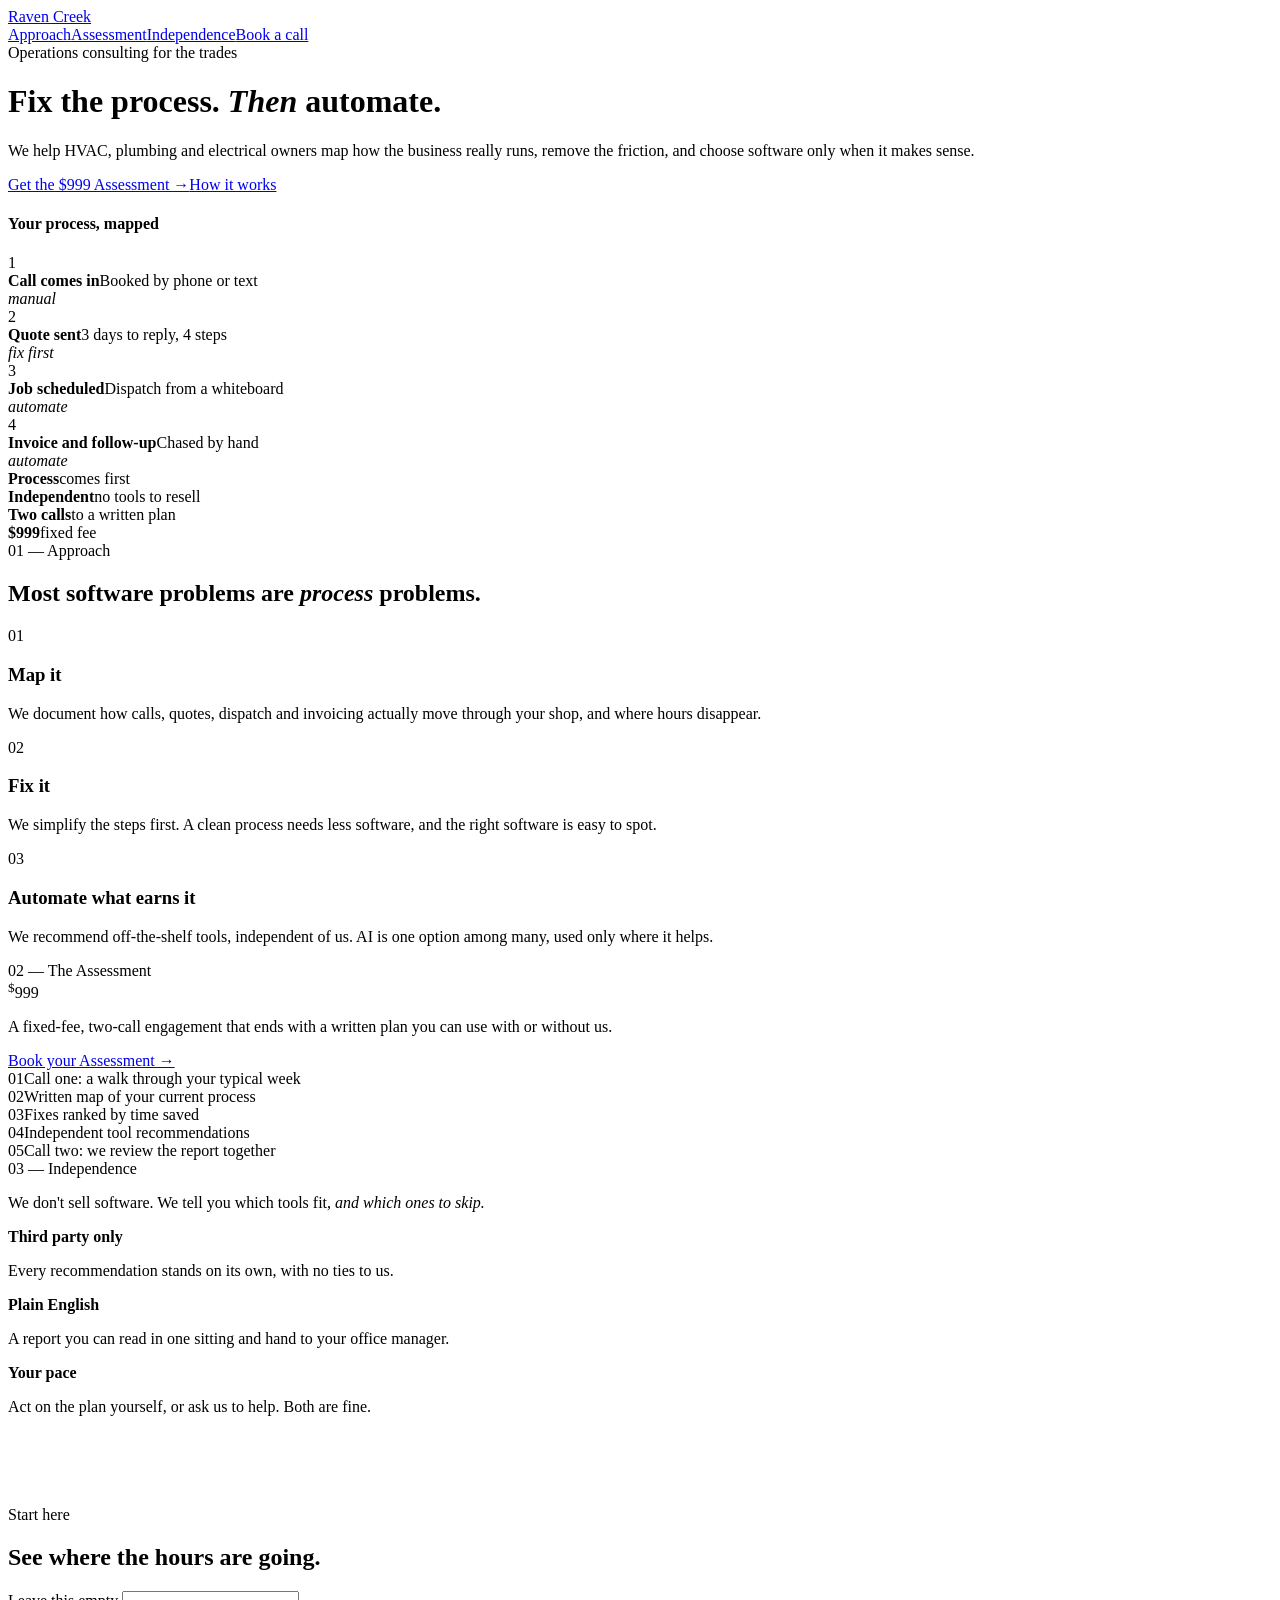
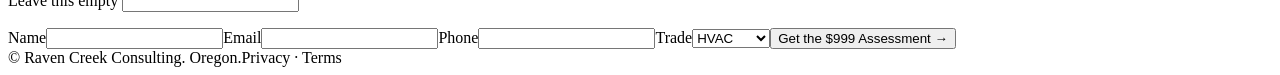
==== index.html @ fb3b4395 "Rename 1-index.html to index.html" ====
<!doctype html>
<html lang="en">
<head>
<meta charset="utf-8">
<meta name="viewport" content="width=device-width,initial-scale=1">
<title>Raven Creek Consulting | Fix the process. Then automate.</title>
<meta name="description" content="Operations consulting for HVAC, plumbing and electrical owners. A fixed-fee, two-call $999 Assessment that ends with a written plan you can use with or without us.">
<meta name="theme-color" content="#0a0c1a">
<!-- Remove the next line when the site is approved to go public -->
<meta name="robots" content="noindex, nofollow">
<meta property="og:title" content="Raven Creek Consulting">
<meta property="og:description" content="Fix the process. Then automate. The $999 Assessment.">
<meta property="og:type" content="website">
<meta name="googlebot" content="noindex, nofollow">
<link rel="icon" href="favicon.svg" type="image/svg+xml">
<link rel="preconnect" href="https://fonts.googleapis.com">
<link rel="preconnect" href="https://fonts.gstatic.com" crossorigin>
<link href="https://fonts.googleapis.com/css2?family=Inter:wght@400;500;600;700&display=swap" rel="stylesheet">
<link rel="stylesheet" href="styles.css">
</head>
<body id="top">
<div class=bg></div>
<div class=wrap>
<nav><a class=logo href="#top"><i></i>Raven Creek</a><div class=l><a href="#approach">Approach</a><a href="#assessment">Assessment</a><a href="#independence">Independence</a><a class="btn s" href="#book">Book a call</a></div></nav>
<div class=hero><div><span class=chip><b></b>Operations consulting for the trades</span>
<h1>Fix the process. <em>Then</em> automate.</h1>
<p>We help HVAC, plumbing and electrical owners map how the business really runs, remove the friction, and choose software only when it makes sense.</p>
<div class=cta><a class="btn p" href="#book">Get the $999 Assessment &rarr;</a><a class="btn o" href="#approach">How it works</a></div></div>
<div class=panel><div class=bar><i></i><i></i><i></i></div><h4>Your process, mapped</h4>
<div class=row><div class=d>1</div><div><b>Call comes in</b><span>Booked by phone or text</span></div><em>manual</em></div>
<div class="row act"><div class=d>2</div><div><b>Quote sent</b><span>3 days to reply, 4 steps</span></div><em>fix first</em></div>
<div class=row><div class=d>3</div><div><b>Job scheduled</b><span>Dispatch from a whiteboard</span></div><em>automate</em></div>
<div class=row style="margin:0"><div class=d>4</div><div><b>Invoice and follow-up</b><span>Chased by hand</span></div><em>automate</em></div></div></div>
<div class=band><div><b>Process</b><span>comes first</span></div><div><b>Independent</b><span>no tools to resell</span></div><div><b>Two calls</b><span>to a written plan</span></div><div><b>$999</b><span>fixed fee</span></div></div>
</div>

<section id=approach><div class=wrap><span class=mono>01 &mdash; Approach</span>
<h2>Most software problems are <em>process</em> problems.</h2>
<div class=steps>
<div class=step><span class=no>01</span><h3>Map it</h3><p>We document how calls, quotes, dispatch and invoicing actually move through your shop, and where hours disappear.</p></div>
<div class="step hi"><span class=no>02</span><h3>Fix it</h3><p>We simplify the steps first. A clean process needs less software, and the right software is easy to spot.</p></div>
<div class=step><span class=no>03</span><h3>Automate what earns it</h3><p>We recommend off-the-shelf tools, independent of us. AI is one option among many, used only where it helps.</p></div>
</div></div></section>

<section class=dark id=assessment><div class="wrap ass"><div><span class=mono>02 &mdash; The Assessment</span><div class=big><sup>$</sup>999</div><p class=t>A fixed-fee, two-call engagement that ends with a written plan you can use with or without us.</p><a class="btn l" href="#book">Book your Assessment &rarr;</a></div>
<div class=list><div><span>01</span>Call one: a walk through your typical week</div><div><span>02</span>Written map of your current process</div><div><span>03</span>Fixes ranked by time saved</div><div><span>04</span>Independent tool recommendations</div><div><span>05</span>Call two: we review the report together</div></div></div></section>

<section id=independence><div class=wrap><span class=mono>03 &mdash; Independence</span>
<p class=quote>We don't sell software. We tell you which tools fit, <em>and which ones to skip.</em></p>
<div class=cols><div><b>Third party only</b><p>Every recommendation stands on its own, with no ties to us.</p></div><div><b>Plain English</b><p>A report you can read in one sitting and hand to your office manager.</p></div><div><b>Your pace</b><p>Act on the plan yourself, or ask us to help. Both are fine.</p></div></div>
<div class=final id=book style="margin-top:90px"><span class=mono>Start here</span><h2>See where the hours are going.</h2><form name=assessment onsubmit="return false" data-preview=1 class=form><p class=hp><label>Leave this empty <input name=bot-field></label></p><input type=hidden name=form-name value=assessment><label>Name<input name=name required autocomplete=name></label><label>Email<input name=email type=email required autocomplete=email></label><label>Phone<input name=phone type=tel autocomplete=tel></label><label>Trade<select name=trade><option>HVAC</option><option>Plumbing</option><option>Electrical</option><option>Other</option></select></label><button class="btn p" type=submit>Get the $999 Assessment &rarr;</button></form></div>
<footer><span>&copy; Raven Creek Consulting. Oregon.</span><span>Privacy &middot; Terms</span></footer></div></section>
</body>
</html>
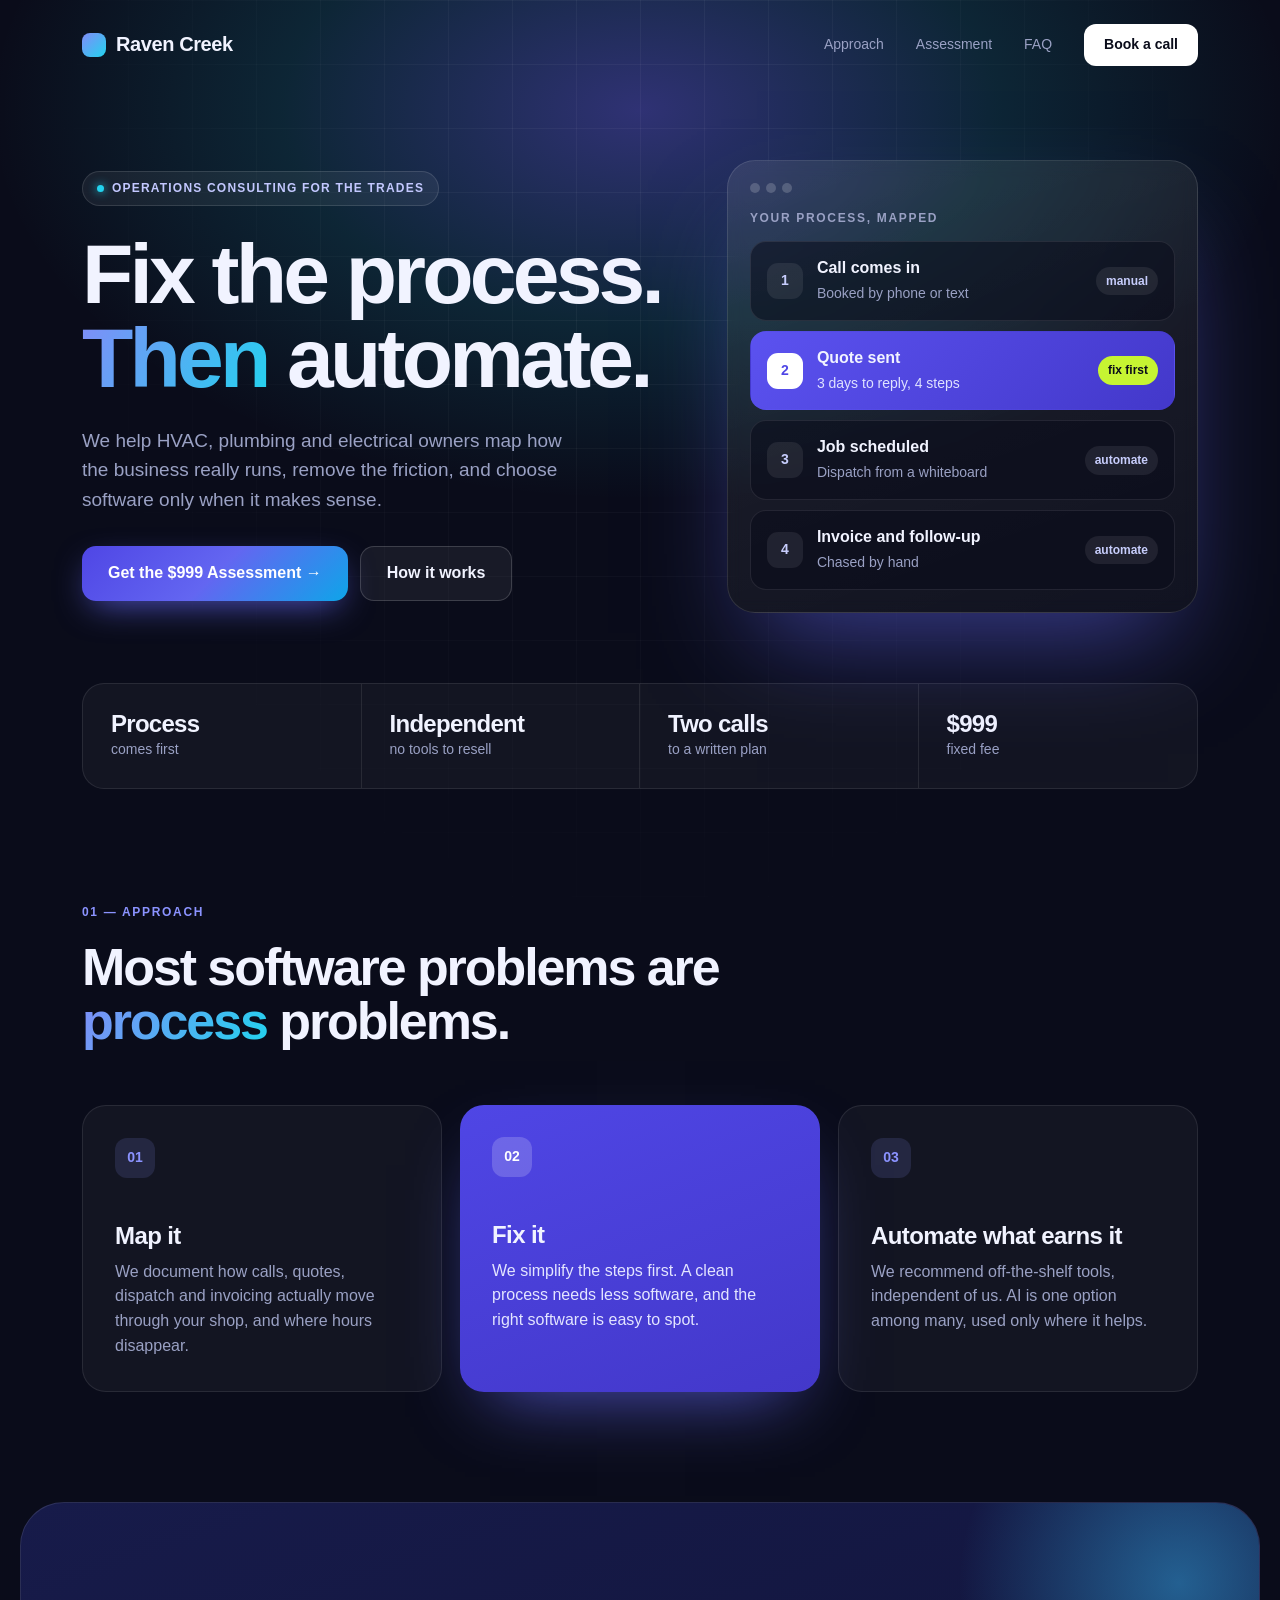
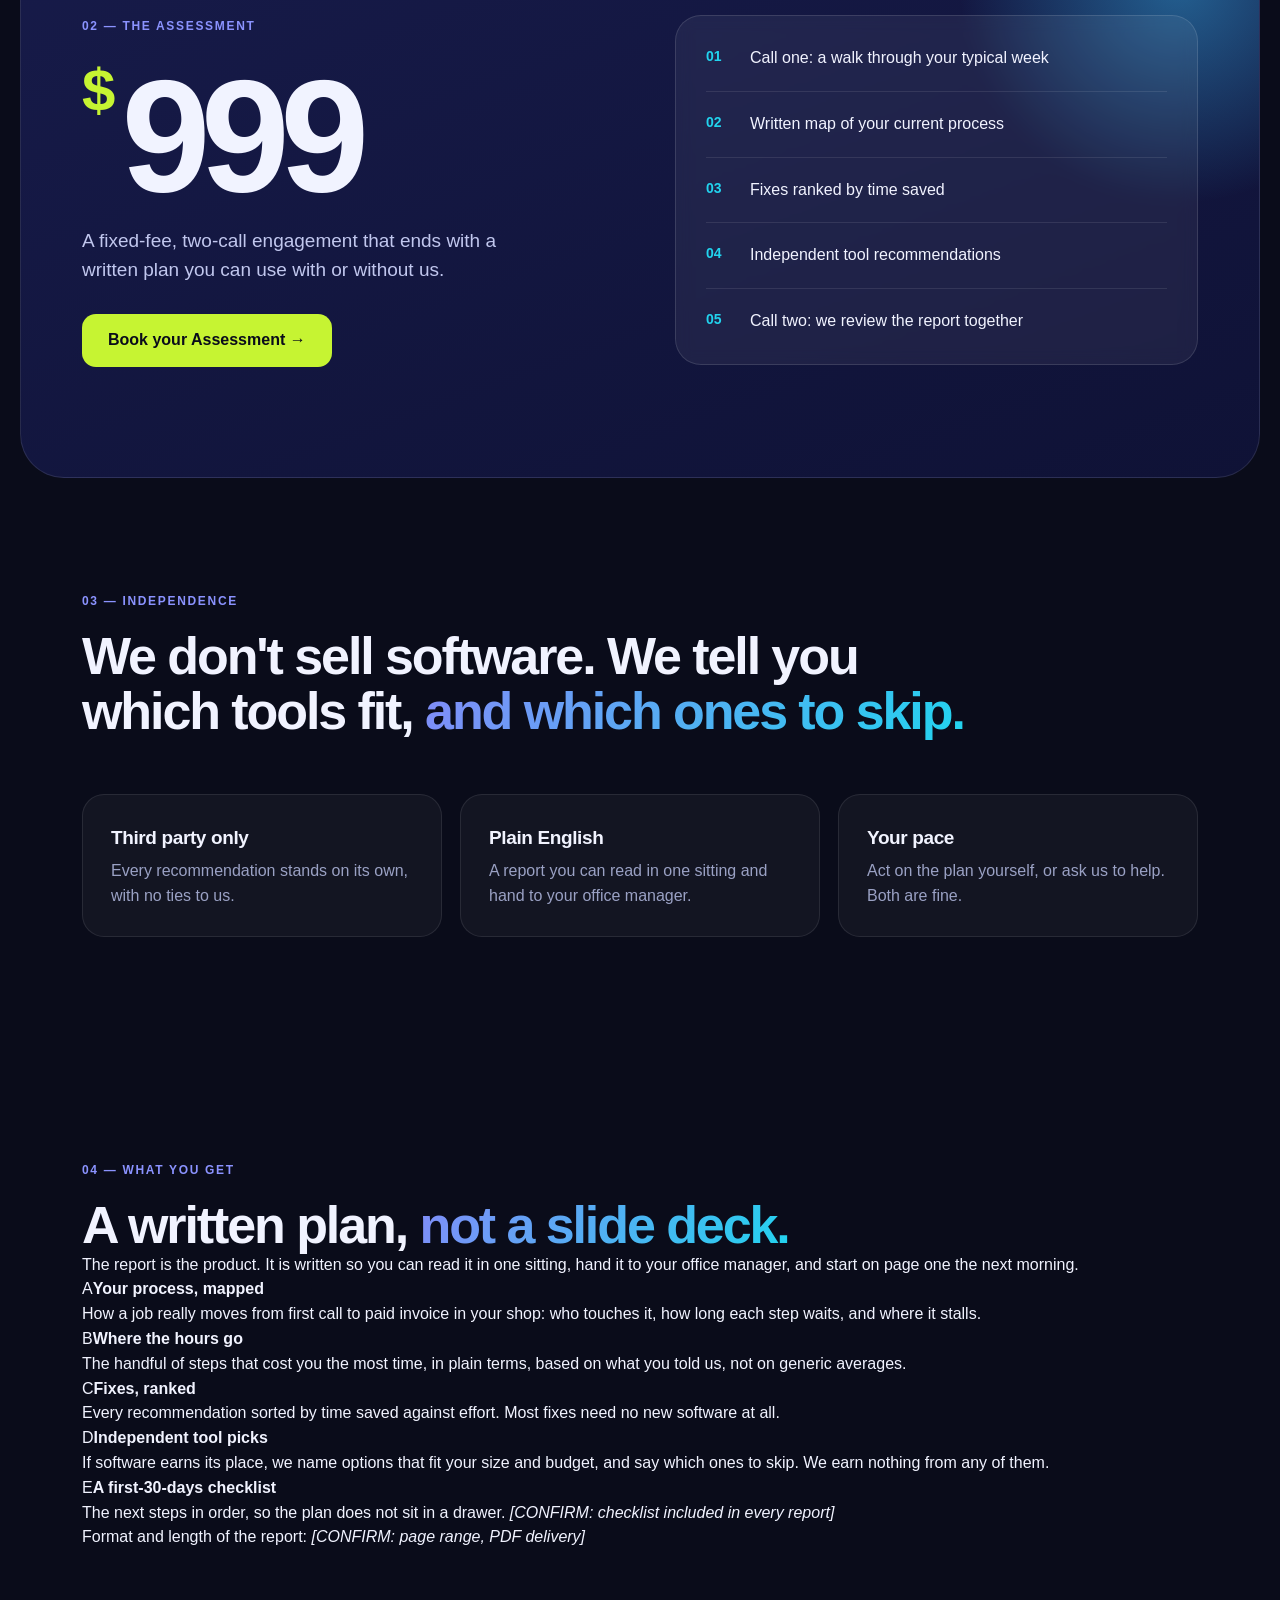
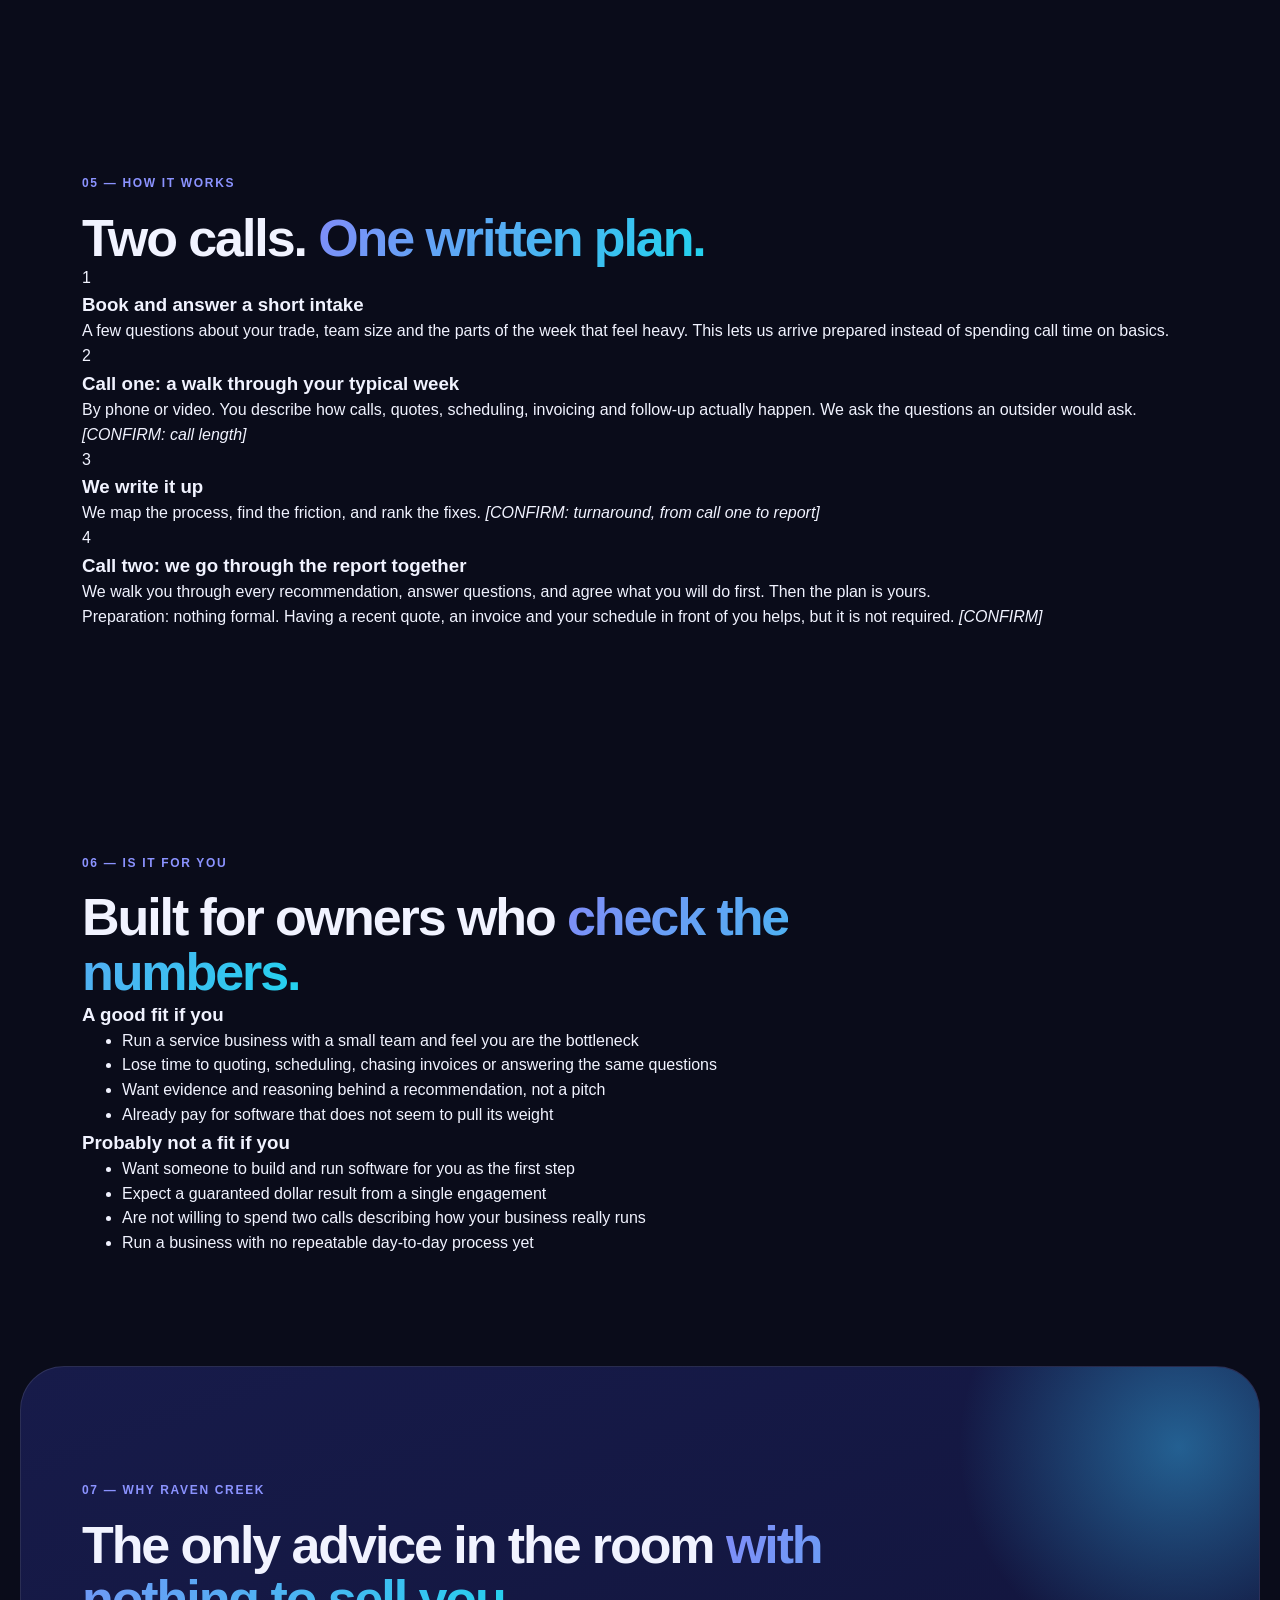
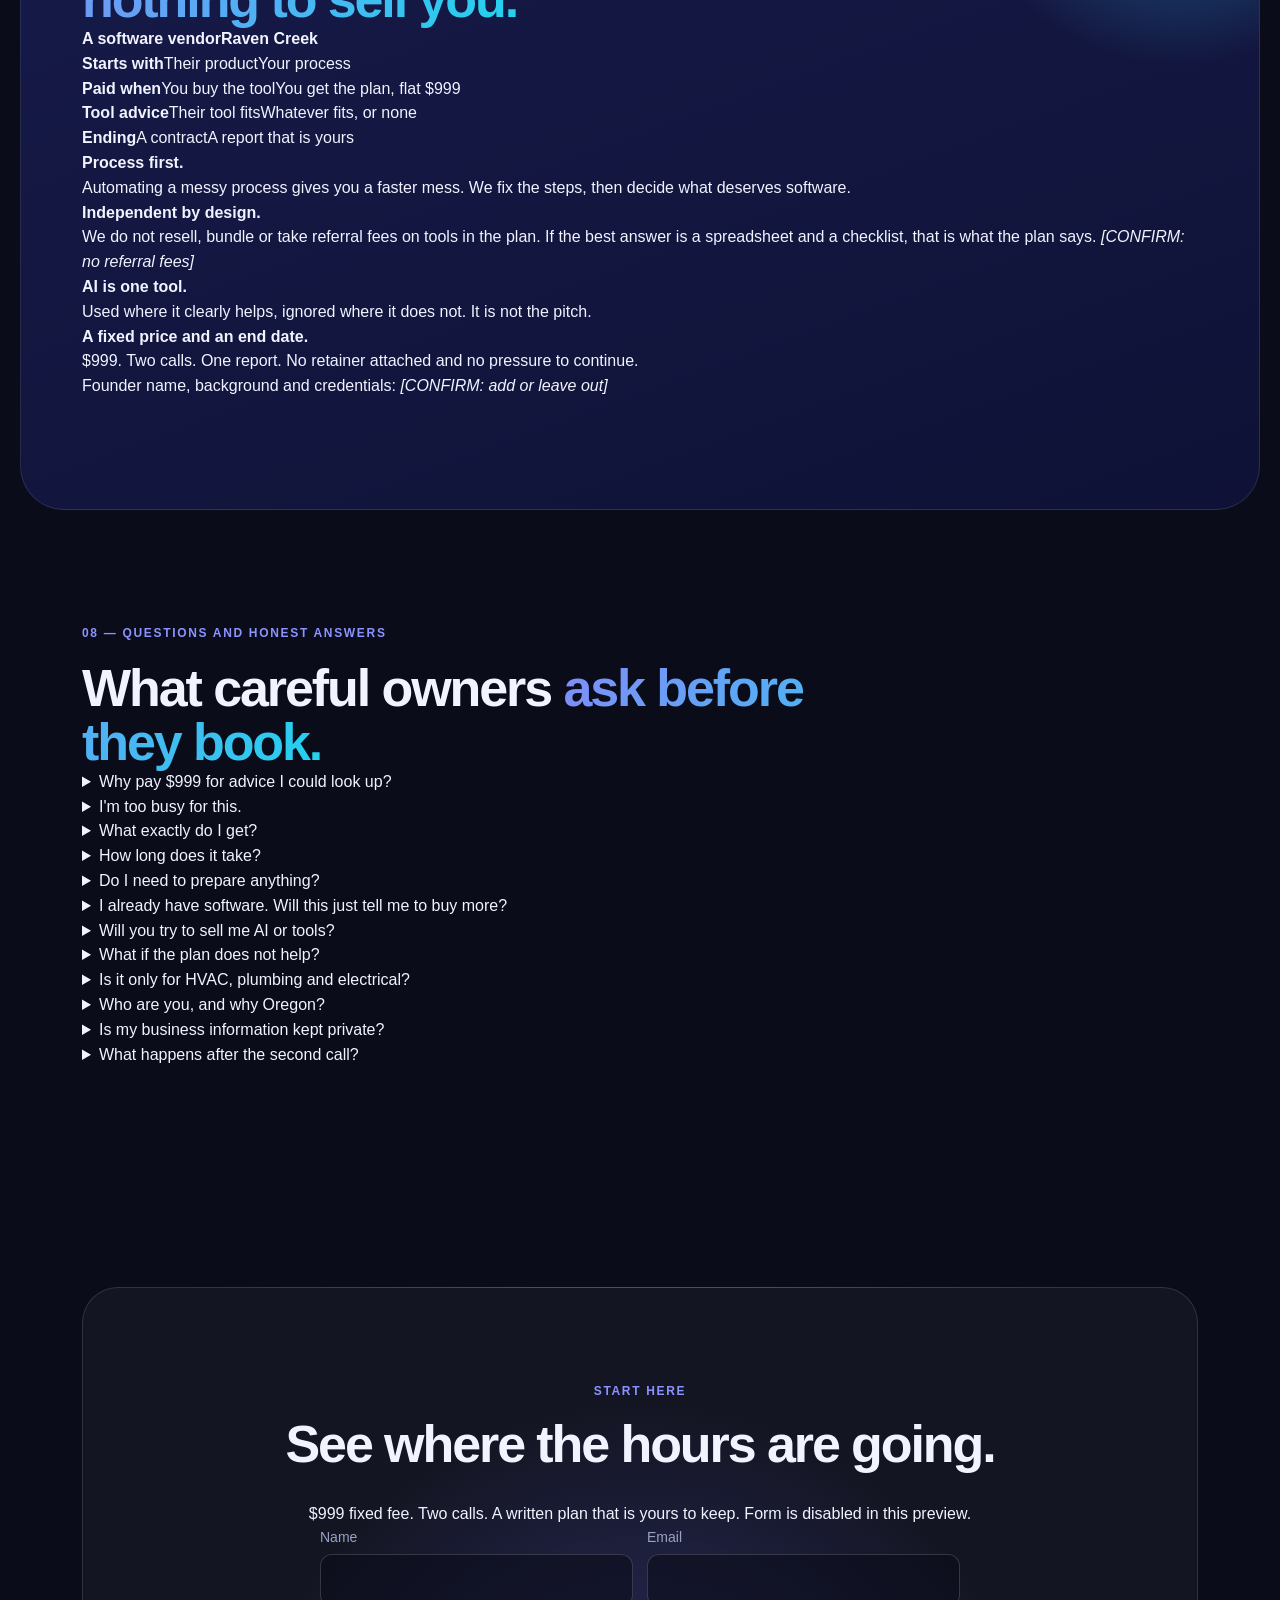
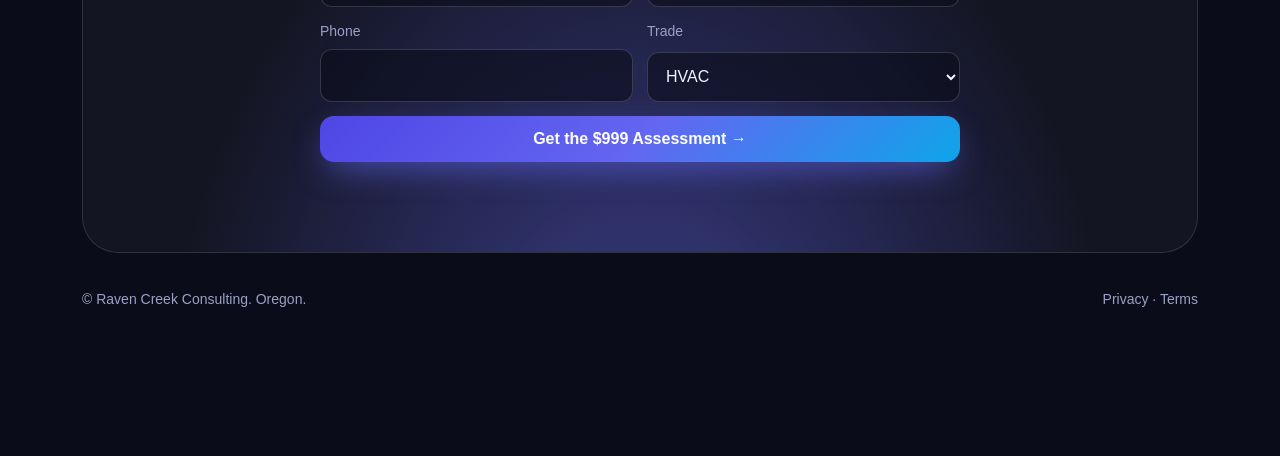
==== commit ac63688e: "Update index.html" ====
--- a/index.html
+++ b/index.html
@@ -21,7 +21,7 @@
 <body id="top">
 <div class=bg></div>
 <div class=wrap>
-<nav><a class=logo href="#top"><i></i>Raven Creek</a><div class=l><a href="#approach">Approach</a><a href="#assessment">Assessment</a><a href="#independence">Independence</a><a class="btn s" href="#book">Book a call</a></div></nav>
+<nav><a class=logo href="#top"><i></i>Raven Creek</a><div class=l><a href="#approach">Approach</a><a href="#assessment">Assessment</a><a href="#faq">FAQ</a><a class="btn s" href="#book">Book a call</a></div></nav>
 <div class=hero><div><span class=chip><b></b>Operations consulting for the trades</span>
 <h1>Fix the process. <em>Then</em> automate.</h1>
 <p>We help HVAC, plumbing and electrical owners map how the business really runs, remove the friction, and choose software only when it makes sense.</p>
@@ -48,7 +48,83 @@
 <section id=independence><div class=wrap><span class=mono>03 &mdash; Independence</span>
 <p class=quote>We don't sell software. We tell you which tools fit, <em>and which ones to skip.</em></p>
 <div class=cols><div><b>Third party only</b><p>Every recommendation stands on its own, with no ties to us.</p></div><div><b>Plain English</b><p>A report you can read in one sitting and hand to your office manager.</p></div><div><b>Your pace</b><p>Act on the plan yourself, or ask us to help. Both are fine.</p></div></div>
-<div class=final id=book style="margin-top:90px"><span class=mono>Start here</span><h2>See where the hours are going.</h2><form name=assessment onsubmit="return false" data-preview=1 class=form><p class=hp><label>Leave this empty <input name=bot-field></label></p><input type=hidden name=form-name value=assessment><label>Name<input name=name required autocomplete=name></label><label>Email<input name=email type=email required autocomplete=email></label><label>Phone<input name=phone type=tel autocomplete=tel></label><label>Trade<select name=trade><option>HVAC</option><option>Plumbing</option><option>Electrical</option><option>Other</option></select></label><button class="btn p" type=submit>Get the $999 Assessment &rarr;</button></form></div>
+</div></section>
+
+<section id=report><div class=wrap><span class=mono>04 &mdash; What you get</span>
+<h2>A written plan, <em>not a slide deck.</em></h2>
+<p class=lead>The report is the product. It is written so you can read it in one sitting, hand it to your office manager, and start on page one the next morning.</p>
+<div class=deliv>
+<div><span>A</span><b>Your process, mapped</b><p>How a job really moves from first call to paid invoice in your shop: who touches it, how long each step waits, and where it stalls.</p></div>
+<div><span>B</span><b>Where the hours go</b><p>The handful of steps that cost you the most time, in plain terms, based on what you told us, not on generic averages.</p></div>
+<div><span>C</span><b>Fixes, ranked</b><p>Every recommendation sorted by time saved against effort. Most fixes need no new software at all.</p></div>
+<div><span>D</span><b>Independent tool picks</b><p>If software earns its place, we name options that fit your size and budget, and say which ones to skip. We earn nothing from any of them.</p></div>
+<div><span>E</span><b>A first-30-days checklist</b><p>The next steps in order, so the plan does not sit in a drawer. <i class=ph>[CONFIRM: checklist included in every report]</i></p></div>
+</div>
+<p class=note>Format and length of the report: <i class=ph>[CONFIRM: page range, PDF delivery]</i></p>
+</div></section>
+
+<section id=calls><div class=wrap><span class=mono>05 &mdash; How it works</span>
+<h2>Two calls. <em>One written plan.</em></h2>
+<div class=tl>
+<div><span class=dot>1</span><div><h3>Book and answer a short intake</h3><p>A few questions about your trade, team size and the parts of the week that feel heavy. This lets us arrive prepared instead of spending call time on basics.</p></div></div>
+<div><span class=dot>2</span><div><h3>Call one: a walk through your typical week</h3><p>By phone or video. You describe how calls, quotes, scheduling, invoicing and follow-up actually happen. We ask the questions an outsider would ask. <i class=ph>[CONFIRM: call length]</i></p></div></div>
+<div><span class=dot>3</span><div><h3>We write it up</h3><p>We map the process, find the friction, and rank the fixes. <i class=ph>[CONFIRM: turnaround, from call one to report]</i></p></div></div>
+<div><span class=dot>4</span><div><h3>Call two: we go through the report together</h3><p>We walk you through every recommendation, answer questions, and agree what you will do first. Then the plan is yours.</p></div></div>
+</div>
+<p class=note>Preparation: nothing formal. Having a recent quote, an invoice and your schedule in front of you helps, but it is not required. <i class=ph>[CONFIRM]</i></p>
+</div></section>
+
+<section id=fit><div class=wrap><span class=mono>06 &mdash; Is it for you</span>
+<h2>Built for owners who <em>check the numbers.</em></h2>
+<div class=fit>
+<div class=yes><h3>A good fit if you</h3>
+<ul><li>Run a service business with a small team and feel you are the bottleneck</li>
+<li>Lose time to quoting, scheduling, chasing invoices or answering the same questions</li>
+<li>Want evidence and reasoning behind a recommendation, not a pitch</li>
+<li>Already pay for software that does not seem to pull its weight</li></ul></div>
+<div class=no><h3>Probably not a fit if you</h3>
+<ul><li>Want someone to build and run software for you as the first step</li>
+<li>Expect a guaranteed dollar result from a single engagement</li>
+<li>Are not willing to spend two calls describing how your business really runs</li>
+<li>Run a business with no repeatable day-to-day process yet</li></ul></div>
+</div></div></section>
+
+<section class=dark id=why><div class="wrap"><span class=mono>07 &mdash; Why Raven Creek</span>
+<h2>The only advice in the room <em>with nothing to sell you.</em></h2>
+<div class=cmp>
+<div class=cmprow><b></b><b>A software vendor</b><b class=us>Raven Creek</b></div>
+<div class=cmprow><b>Starts with</b><span>Their product</span><span class=us>Your process</span></div>
+<div class=cmprow><b>Paid when</b><span>You buy the tool</span><span class=us>You get the plan, flat $999</span></div>
+<div class=cmprow><b>Tool advice</b><span>Their tool fits</span><span class=us>Whatever fits, or none</span></div>
+<div class=cmprow><b>Ending</b><span>A contract</span><span class=us>A report that is yours</span></div>
+</div>
+<div class=reasons>
+<div><b>Process first.</b><p>Automating a messy process gives you a faster mess. We fix the steps, then decide what deserves software.</p></div>
+<div><b>Independent by design.</b><p>We do not resell, bundle or take referral fees on tools in the plan. If the best answer is a spreadsheet and a checklist, that is what the plan says. <i class=ph>[CONFIRM: no referral fees]</i></p></div>
+<div><b>AI is one tool.</b><p>Used where it clearly helps, ignored where it does not. It is not the pitch.</p></div>
+<div><b>A fixed price and an end date.</b><p>$999. Two calls. One report. No retainer attached and no pressure to continue.</p></div>
+</div>
+<p class=note>Founder name, background and credentials: <i class=ph>[CONFIRM: add or leave out]</i></p>
+</div></section>
+
+<section id=faq><div class=wrap><span class=mono>08 &mdash; Questions and honest answers</span>
+<h2>What careful owners <em>ask before they book.</em></h2>
+<div class=faq>
+<details><summary>Why pay $999 for advice I could look up?</summary><p>You can find general advice anywhere. What you cannot look up is which three things are costing your shop the most, in your order of operations, with your team and your customers. The report is specific to you and ranked, so you work on what pays first. Do a quick check on your own numbers: write down the hours a week you or your office spend on quoting, scheduling and chasing payment, and what an hour of that time is worth to you. If the plan recovers even a modest share of those hours, the fee is a small number against a recurring cost.</p></details>
+<details><summary>I'm too busy for this.</summary><p>That is usually the reason it is worth doing. The Assessment is two calls and a short intake, and we do the writing and analysis. You are not asked to run a project or learn a tool. <i class=ph>[CONFIRM: call lengths]</i></p></details>
+<details><summary>What exactly do I get?</summary><p>A written process map, the biggest time drains identified, fixes ranked by time saved, independent tool recommendations if any are warranted, and a first-steps checklist. Then a second call to go through it together. See the section above for detail.</p></details>
+<details><summary>How long does it take?</summary><p>Two calls with a written report between them. <i class=ph>[CONFIRM: turnaround, for example X business days from call one]</i> We will give you the date when you book.</p></details>
+<details><summary>Do I need to prepare anything?</summary><p>No formal prep. Answer the short intake. If you have a recent quote, an invoice and a view of your weekly schedule, keep them nearby for call one. <i class=ph>[CONFIRM]</i></p></details>
+<details><summary>I already have software. Will this just tell me to buy more?</summary><p>Often the opposite. We start by looking at what you already pay for and whether it is being used for what it can do. Many problems are a setup or process issue, not a missing tool. If something should be dropped or replaced, the report says so plainly.</p></details>
+<details><summary>Will you try to sell me AI or tools?</summary><p>No. We do not resell software and the plan does not depend on us. AI is one option among many, recommended only when it solves a real problem in your process. If you later want help acting on the plan, you can ask. That is a separate decision, with no obligation. <i class=ph>[CONFIRM: wording of follow-on help]</i></p></details>
+<details><summary>What if the plan does not help?</summary><p>We cannot promise a particular result, and we will not pretend to. What we can promise is a specific, reasoned plan based on what you told us, and a second call to make sure it makes sense for your shop. <i class=ph>[CONFIRM: refund or satisfaction policy. Nothing is promised here until you decide.]</i></p></details>
+<details><summary>Is it only for HVAC, plumbing and electrical?</summary><p>Those are the trades we know best, so the examples lean that way. The process problems are common across service businesses: roofing, landscaping, cleaning, paving and similar. If you are unsure, say what you do in the intake and we will tell you honestly whether we are a fit. <i class=ph>[CONFIRM: which trades to name]</i></p></details>
+<details><summary>Who are you, and why Oregon?</summary><p>Raven Creek Consulting is a small, independent consultancy based in Oregon. We work remotely by phone and video, so location does not matter to you. <i class=ph>[CONFIRM: founder name, short bio, contact details]</i></p></details>
+<details><summary>Is my business information kept private?</summary><p>What you share is used only to prepare your report. We do not sell or share it. <i class=ph>[CONFIRM: confidentiality wording, and add Privacy and Terms before launch]</i></p></details>
+<details><summary>What happens after the second call?</summary><p>You have the plan. Do it yourself, hand it to someone on your team, or ask us for help. All three are fine.</p></details>
+</div></div></section>
+
+<section id=start><div class=wrap><div class=final id=book ><span class=mono>Start here</span><h2>See where the hours are going.</h2><p class=sub>$999 fixed fee. Two calls. A written plan that is yours to keep. Form is disabled in this preview.</p><form name=assessment onsubmit="return false" data-preview=1 class=form><p class=hp><label>Leave this empty <input name=bot-field></label></p><input type=hidden name=form-name value=assessment><label>Name<input name=name required autocomplete=name></label><label>Email<input name=email type=email required autocomplete=email></label><label>Phone<input name=phone type=tel autocomplete=tel></label><label>Trade<select name=trade><option>HVAC</option><option>Plumbing</option><option>Electrical</option><option>Other</option></select></label><button class="btn p" type=submit>Get the $999 Assessment &rarr;</button></form></div>
 <footer><span>&copy; Raven Creek Consulting. Oregon.</span><span>Privacy &middot; Terms</span></footer></div></section>
 </body>
 </html>
--- a/styles.css
+++ b/styles.css
@@ -0,0 +1,78 @@
+*{box-sizing:border-box;margin:0}
+:root{--bg:#0a0c1a;--ink:#f1f3ff;--mut:#9aa1c4;--ind:#8b93ff;--cy:#22d3ee;--lime:#c6f432;--line:rgba(255,255,255,.09);--card:rgba(255,255,255,.04)}
+body{background:var(--bg);color:var(--ink);font-family:Inter,sans-serif;line-height:1.55;-webkit-font-smoothing:antialiased;overflow-x:hidden;font-size:16px}
+.bg{position:absolute;inset:0 0 auto 0;height:1000px;overflow:hidden;pointer-events:none}
+.bg::before{content:"";position:absolute;top:-280px;left:50%;transform:translateX(-50%);width:1300px;height:780px;background:radial-gradient(closest-side,rgba(99,102,241,.42),rgba(34,211,238,.13) 55%,transparent)}
+.bg::after{content:"";position:absolute;inset:0;background-image:linear-gradient(rgba(255,255,255,.045) 1px,transparent 1px),linear-gradient(90deg,rgba(255,255,255,.045) 1px,transparent 1px);background-size:64px 64px;-webkit-mask-image:radial-gradient(ellipse at 50% 15%,#000 15%,transparent 70%);mask-image:radial-gradient(ellipse at 50% 15%,#000 15%,transparent 70%)}
+.wrap{max-width:1180px;margin:0 auto;padding:0 32px;position:relative}
+nav{display:flex;justify-content:space-between;align-items:center;padding:24px 0}
+.logo{font-weight:700;letter-spacing:-.02em;font-size:20px;display:flex;gap:10px;align-items:center}
+.logo i{width:24px;height:24px;border-radius:8px;background:linear-gradient(135deg,#818cf8,#22d3ee)}
+nav .l{display:flex;gap:32px;font-size:14px;color:var(--mut);align-items:center;font-weight:500}
+.btn{display:inline-flex;gap:8px;align-items:center;padding:14px 26px;border-radius:14px;font-weight:600;font-size:16px;text-decoration:none;color:#0a0c1a;background:#fff}
+.btn.p{color:#fff;background:linear-gradient(135deg,#4f46e5,#6366f1 50%,#0ea5e9);box-shadow:0 12px 34px -10px rgba(99,102,241,.8)}
+.btn.o{background:rgba(255,255,255,.06);color:var(--ink);border:1px solid rgba(255,255,255,.16)}
+.btn.s{padding:10px 20px;font-size:14px;border-radius:12px}
+.mono{font-size:12px;font-weight:600;letter-spacing:.14em;text-transform:uppercase;color:var(--ind)}
+.hero{display:grid;grid-template-columns:1.25fr 1fr;gap:56px;padding:70px 0 70px;align-items:center}
+.chip{display:inline-flex;gap:8px;align-items:center;background:rgba(255,255,255,.06);border:1px solid rgba(255,255,255,.12);border-radius:99px;padding:7px 14px;font-size:12px;font-weight:600;color:#c3c8ff;letter-spacing:.1em;text-transform:uppercase}
+.chip b{width:7px;height:7px;border-radius:50%;background:var(--cy);box-shadow:0 0 10px var(--cy)}
+h1{font-size:84px;line-height:1;letter-spacing:-.045em;font-weight:700;margin:26px 0 26px}
+h1 em,h2 em,.quote em{font-style:normal;background:linear-gradient(120deg,#818cf8,#22d3ee);-webkit-background-clip:text;color:transparent}
+.hero p{font-size:19px;color:var(--mut);max-width:500px;margin-bottom:32px}
+.cta{display:flex;gap:12px;flex-wrap:wrap}
+.panel{background:linear-gradient(160deg,rgba(255,255,255,.09),rgba(255,255,255,.03));border:1px solid rgba(255,255,255,.12);border-radius:28px;padding:22px;box-shadow:0 50px 100px -30px rgba(99,102,241,.55);position:relative;backdrop-filter:blur(8px)}
+.panel .bar{display:flex;gap:6px;margin-bottom:16px}.panel .bar i{width:10px;height:10px;border-radius:50%;background:rgba(255,255,255,.18)}
+.panel h4{font-size:12px;font-weight:600;letter-spacing:.14em;color:var(--mut);text-transform:uppercase;margin-bottom:14px}
+.row{display:flex;align-items:center;gap:14px;background:rgba(10,12,26,.55);border:1px solid var(--line);border-radius:16px;padding:14px 16px;margin-bottom:10px}
+.row .d{width:36px;height:36px;border-radius:11px;display:grid;place-items:center;font-weight:700;font-size:14px;background:rgba(255,255,255,.08);color:#c7cdfc;flex:none}
+.row b{display:block;font-size:16px;font-weight:600}.row span{font-size:14px;color:var(--mut)}
+.row em{margin-left:auto;font-weight:600;font-size:12px;font-style:normal;padding:5px 10px;border-radius:99px;background:rgba(255,255,255,.08);color:#c7cdfc;white-space:nowrap}
+.row.act{background:linear-gradient(135deg,#5b52f0,#4338ca);border-color:transparent}.row.act .d{background:#fff;color:#4f46e5}.row.act span{color:#dfe2ff}.row.act em{background:var(--lime);color:#0a0c1a}
+.band{display:grid;grid-template-columns:repeat(4,1fr);background:var(--card);border:1px solid var(--line);border-radius:22px}
+.band div{padding:26px 28px;border-right:1px solid var(--line)}.band div:last-child{border:0}
+.band b{font-size:24px;letter-spacing:-.03em;display:block;line-height:1.15}.band span{font-size:14px;color:var(--mut)}
+section{padding:110px 0;position:relative}
+h2{font-size:52px;line-height:1.05;letter-spacing:-.04em;font-weight:700;margin-top:16px;max-width:780px}
+.steps{margin-top:56px;display:grid;grid-template-columns:repeat(3,1fr);gap:18px}
+.step{background:var(--card);border:1px solid var(--line);border-radius:24px;padding:32px}
+.step .no{width:40px;height:40px;border-radius:12px;display:grid;place-items:center;font-weight:600;font-size:14px;color:var(--ind);background:rgba(139,147,255,.14)}
+.step.hi{background:linear-gradient(160deg,#4f46e5,#4338ca);border:0;box-shadow:0 30px 70px -30px rgba(99,102,241,.8)}.step.hi .no{background:rgba(255,255,255,.18);color:#fff}.step.hi p{color:#e3e5ff}
+.step h3{font-size:24px;letter-spacing:-.025em;margin:44px 0 10px;line-height:1.15}
+.step p{color:var(--mut);font-size:16px}
+.dark{background:linear-gradient(160deg,#171b4a,#0f1236);border:1px solid rgba(255,255,255,.1);border-radius:44px;margin:0 20px;overflow:hidden}
+.dark::before{content:"";position:absolute;right:-140px;top:-140px;width:440px;height:440px;border-radius:50%;background:radial-gradient(closest-side,rgba(56,189,248,.55),rgba(99,102,241,0));opacity:.8}
+.ass{display:grid;grid-template-columns:1fr 1fr;gap:70px;align-items:center;position:relative}
+.big{font-size:160px;font-weight:700;letter-spacing:-.06em;line-height:.9;margin:26px 0 18px}
+.big sup{font-size:60px;vertical-align:top;margin-right:6px;color:var(--lime);letter-spacing:0}
+.dark p.t{color:#c1c7ee;font-size:19px;max-width:430px}
+.btn.l{background:var(--lime);color:#0a0c1a;margin-top:30px}
+.list{background:rgba(255,255,255,.06);border:1px solid rgba(255,255,255,.12);border-radius:26px;padding:10px 30px;backdrop-filter:blur(8px)}
+.list div{display:grid;grid-template-columns:44px 1fr;padding:20px 0;border-bottom:1px solid var(--line);font-weight:500;font-size:16px}
+.list div:last-child{border:0}.list span{font-size:14px;font-weight:600;color:var(--cy)}
+.quote{font-size:52px;line-height:1.05;letter-spacing:-.04em;font-weight:700;max-width:900px;margin-top:16px}
+.cols{display:grid;grid-template-columns:repeat(3,1fr);gap:18px;margin-top:56px}
+.cols div{background:var(--card);border:1px solid var(--line);border-radius:22px;padding:28px}
+.cols b{font-size:19px;letter-spacing:-.02em;display:block;margin-bottom:6px}.cols p{color:var(--mut);font-size:16px}
+.final{text-align:center;border:1px solid rgba(255,255,255,.12);border-radius:36px;padding:90px 24px;background:radial-gradient(ellipse at 50% 130%,rgba(99,102,241,.5),transparent 60%),var(--card)}
+.final h2{margin:14px auto 30px;text-align:center}
+footer{display:flex;justify-content:space-between;padding:36px 0;font-size:14px;color:var(--mut)}
+@media(max-width:820px){
+.wrap{padding:0 20px}nav .l a:not(.btn){display:none}nav{padding:18px 0}.hero{grid-template-columns:1fr;gap:34px;padding:34px 0 40px}h1{font-size:48px;margin:20px 0}.hero p{font-size:17px}
+.band{grid-template-columns:1fr 1fr}.band div{padding:20px 18px}.band div:nth-child(2){border-right:0}.band div:nth-child(-n+2){border-bottom:1px solid var(--line)}.band b{font-size:20px}
+section{padding:64px 0}h2{font-size:32px}.steps,.cols{grid-template-columns:1fr;margin-top:34px}.step{padding:26px}.step h3{margin-top:30px}
+.dark{margin:0 10px;border-radius:30px}.ass{grid-template-columns:1fr;gap:34px}.big{font-size:112px}.big sup{font-size:42px}.list{padding:6px 20px}
+.quote{font-size:32px}.final{padding:56px 20px;border-radius:26px}footer{flex-direction:column;gap:6px}.dark::before{width:260px;height:260px;right:-90px;top:-90px}}
+html{scroll-behavior:smooth}section,.final{scroll-margin-top:16px}
+a:focus-visible,button:focus-visible,input:focus-visible,select:focus-visible{outline:2px solid var(--cy);outline-offset:3px}
+button.btn{border:0;cursor:pointer;font-family:inherit}
+.form{display:grid;grid-template-columns:1fr 1fr;gap:14px;max-width:640px;margin:0 auto;text-align:left}
+.form label{display:grid;gap:6px;font-size:14px;font-weight:500;color:var(--mut)}
+.form input,.form select{font:inherit;font-size:16px;color:var(--ink);background:rgba(10,12,26,.6);border:1px solid rgba(255,255,255,.16);border-radius:12px;padding:13px 14px;width:100%}
+.form select option{color:#000}
+.form .btn{grid-column:1/-1;justify-content:center}
+.hp{position:absolute;left:-9999px}
+.logo{color:var(--ink);text-decoration:none}
+@media(max-width:820px){.form{grid-template-columns:1fr}}
+@media(prefers-reduced-motion:reduce){html{scroll-behavior:auto}}
+nav .l a:not(.btn){color:var(--mut);text-decoration:none}nav .l a:not(.btn):hover{color:var(--ink)}.btn,.btn:hover{text-decoration:none}
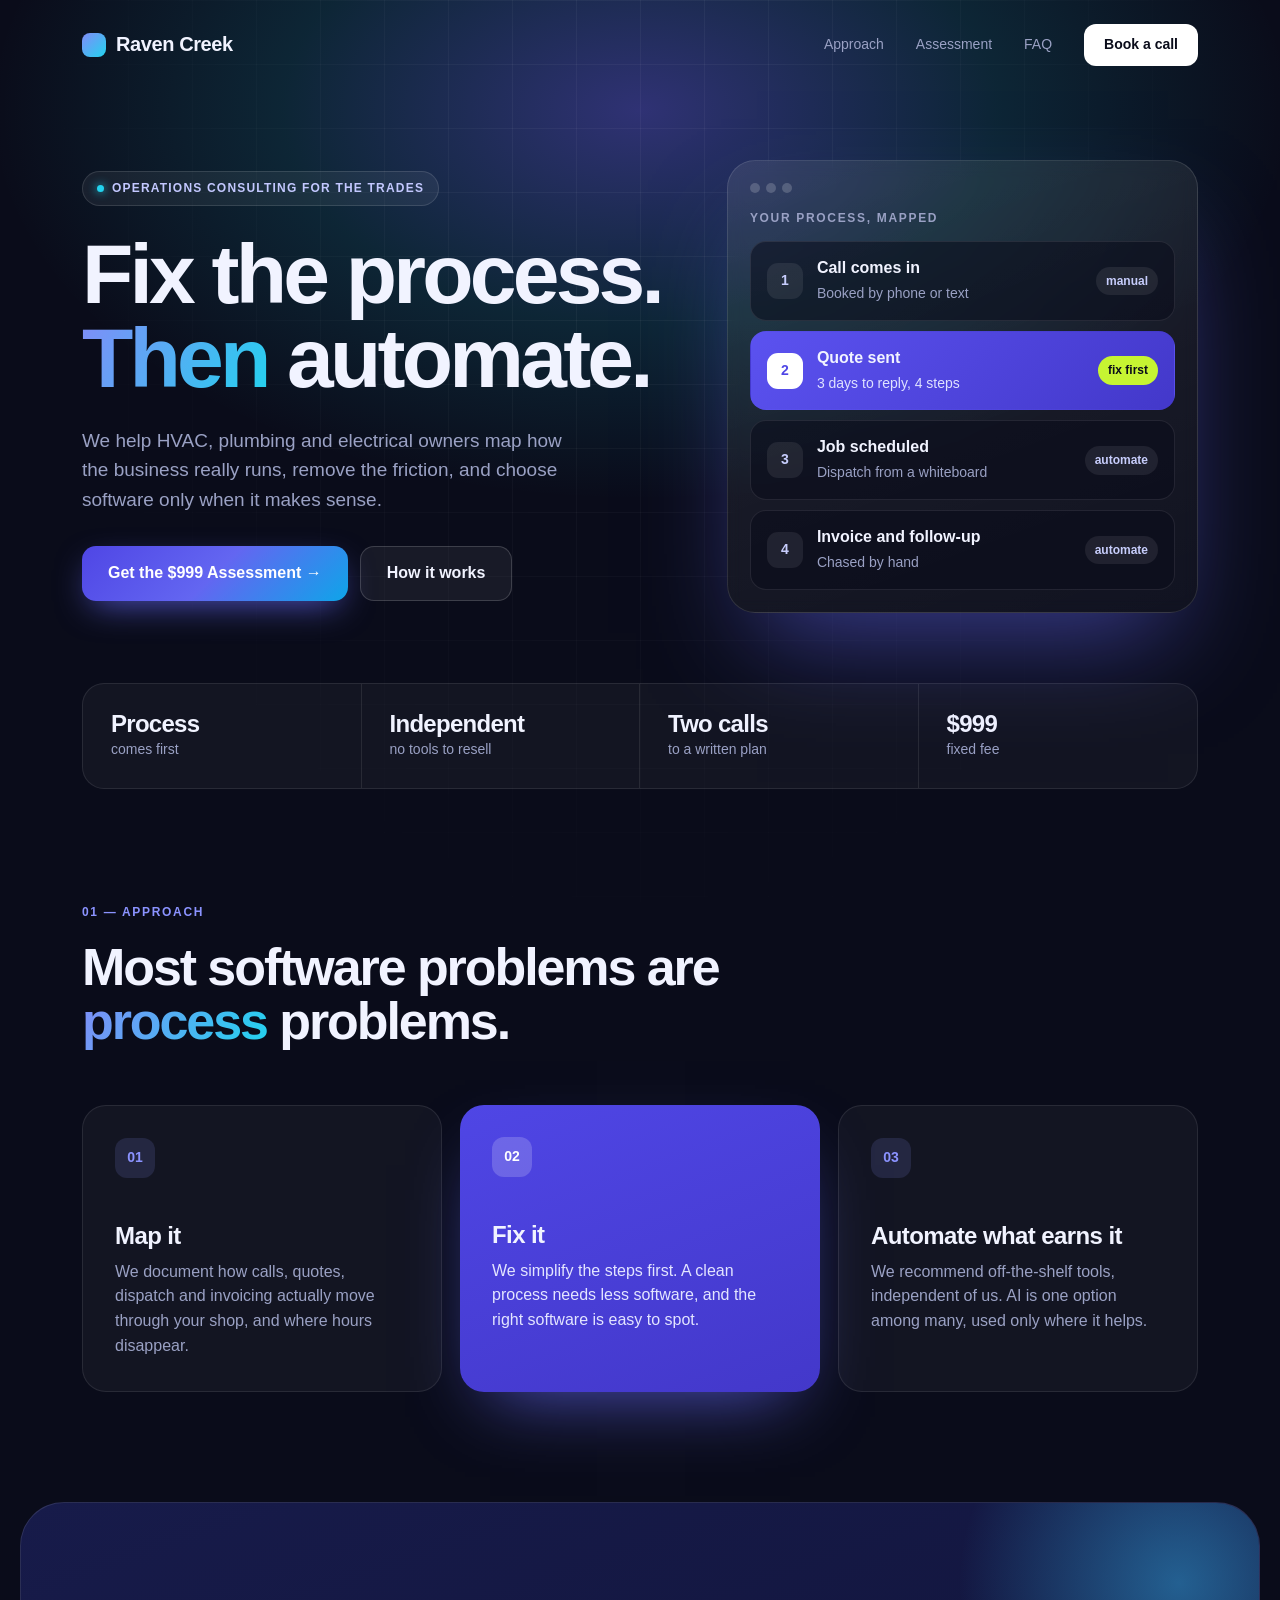
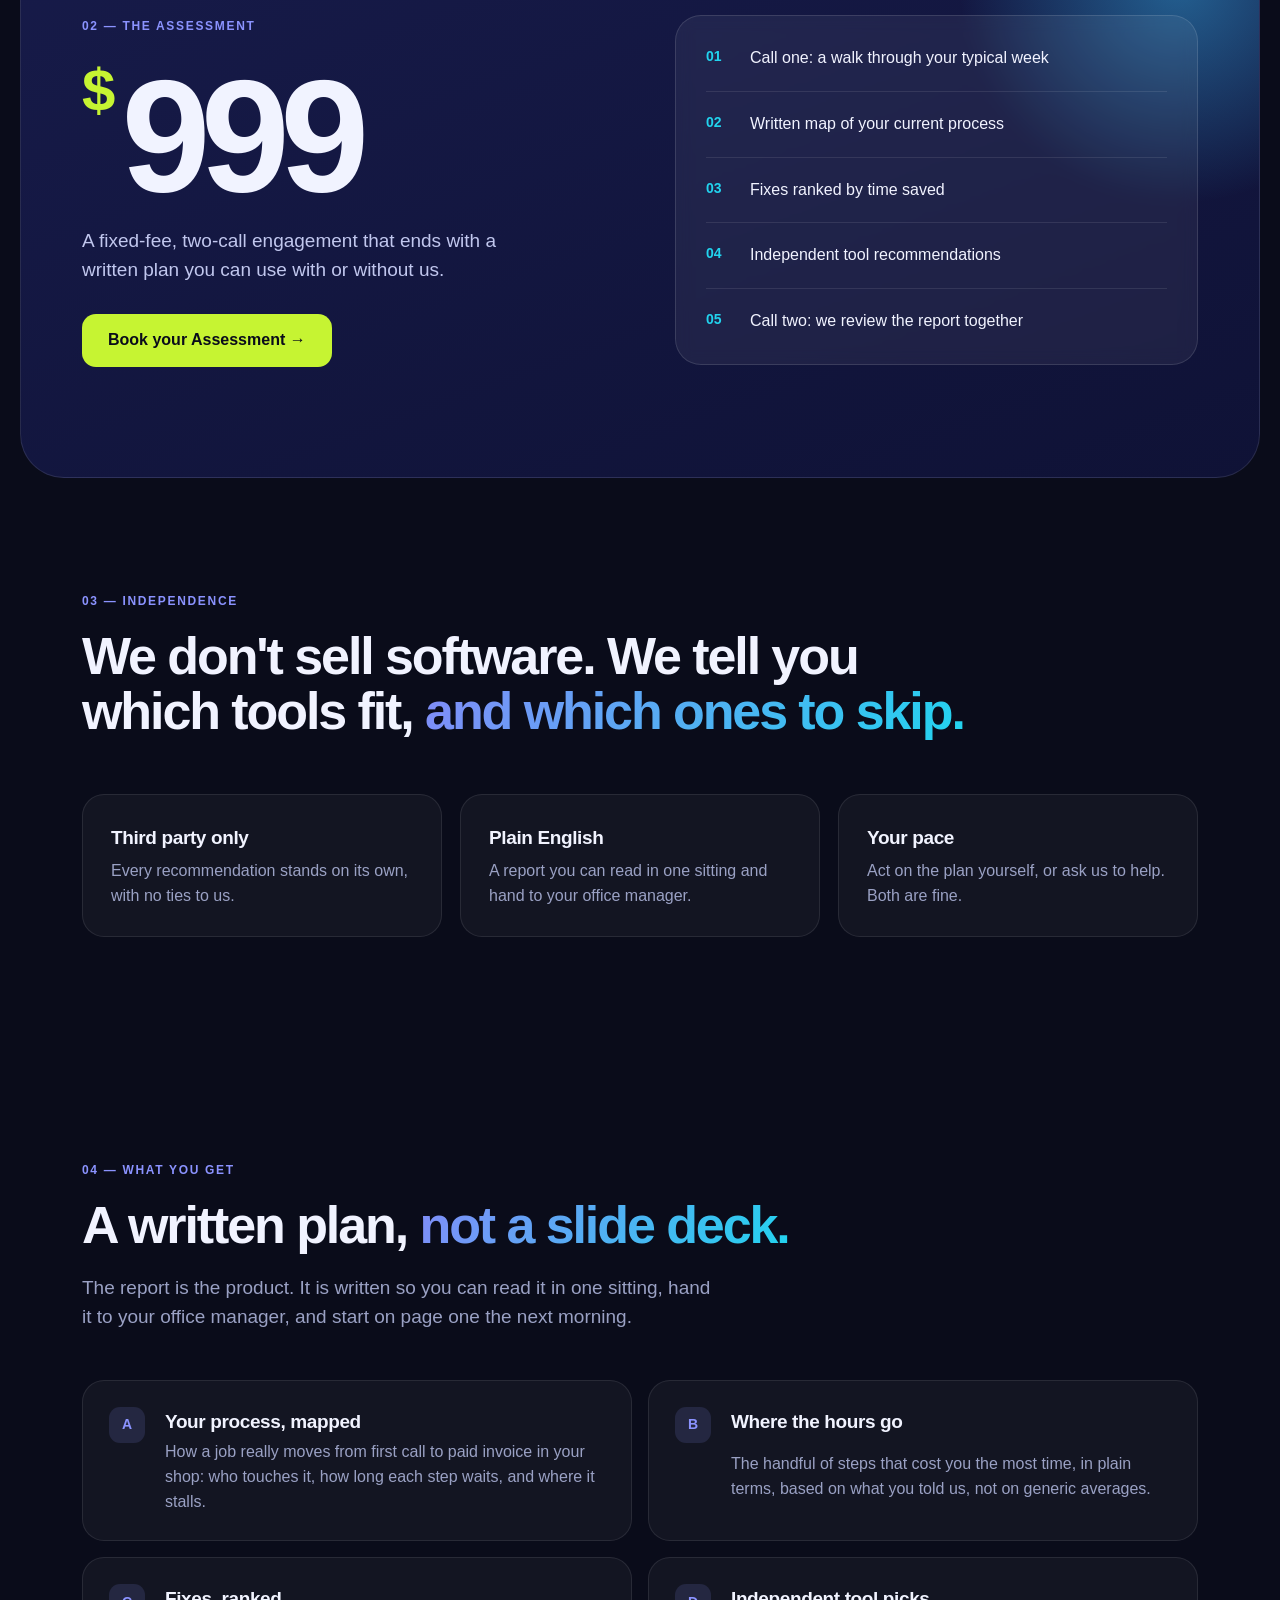
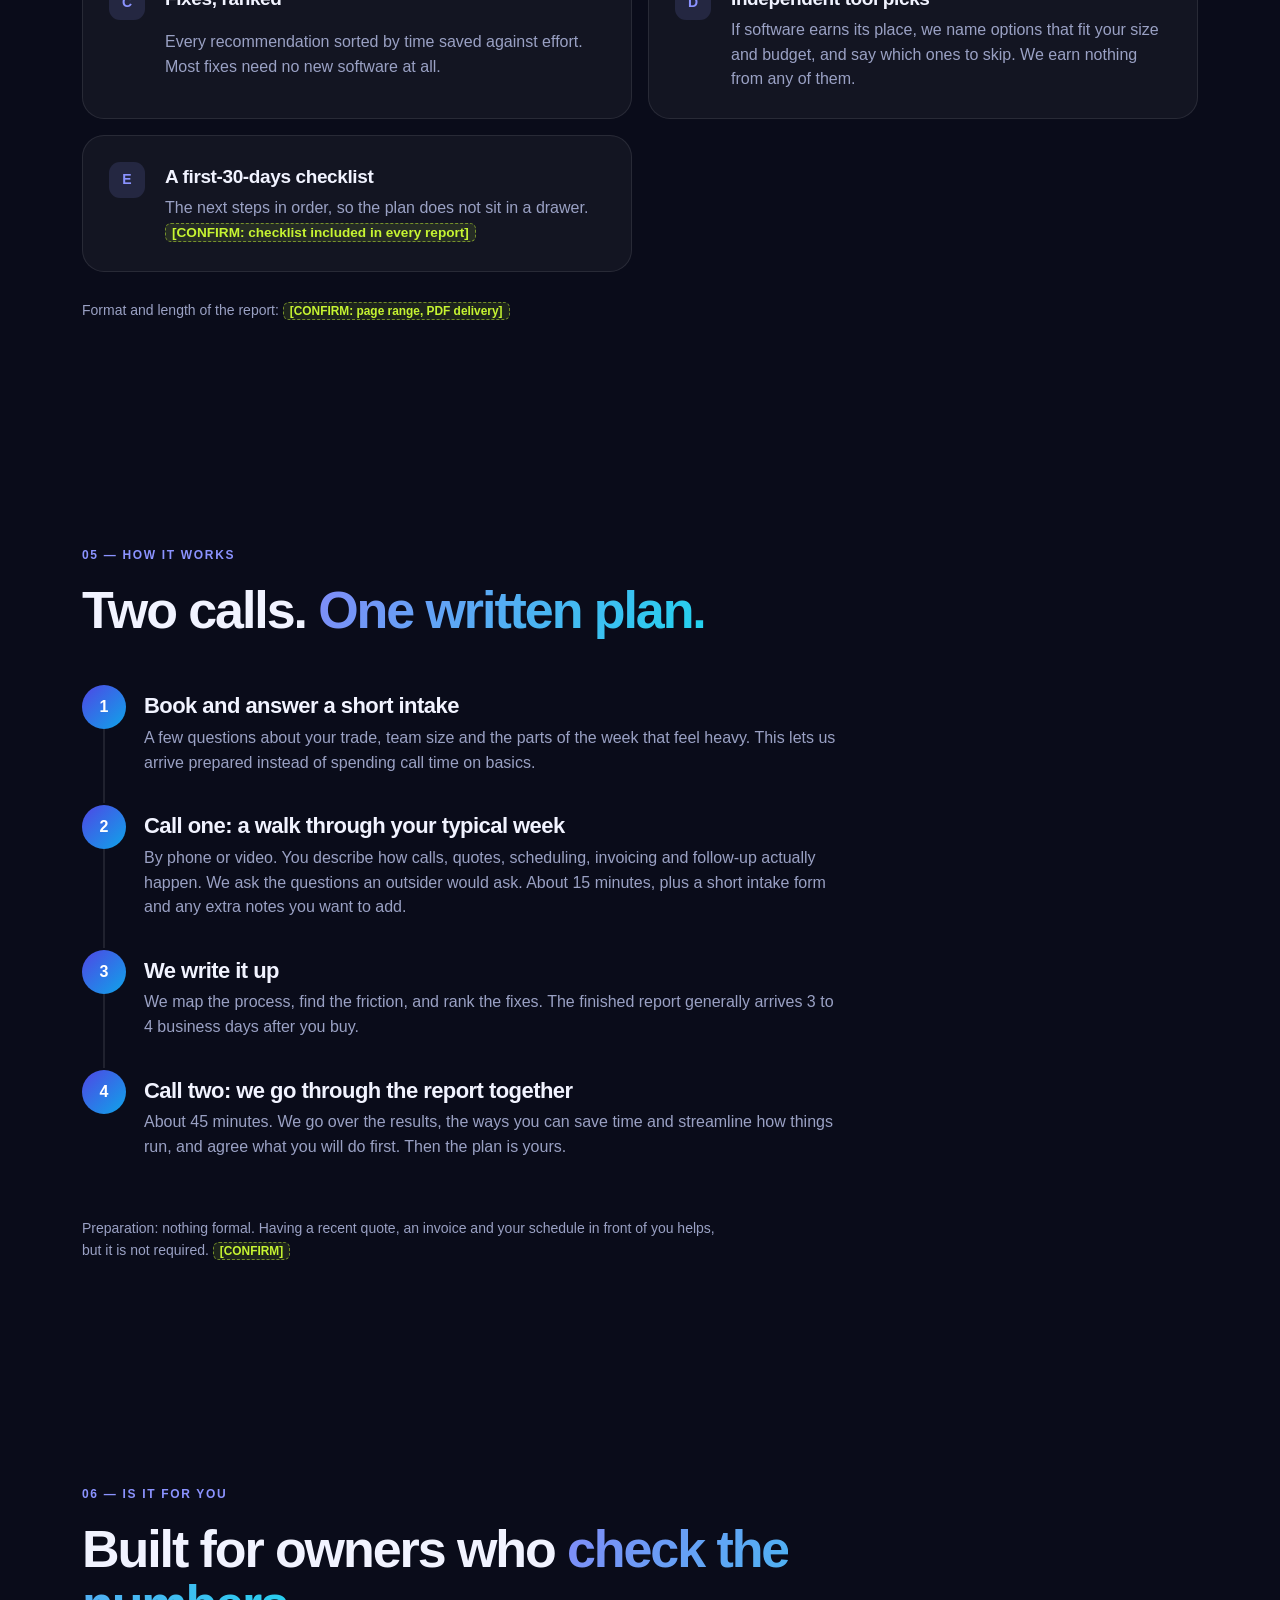
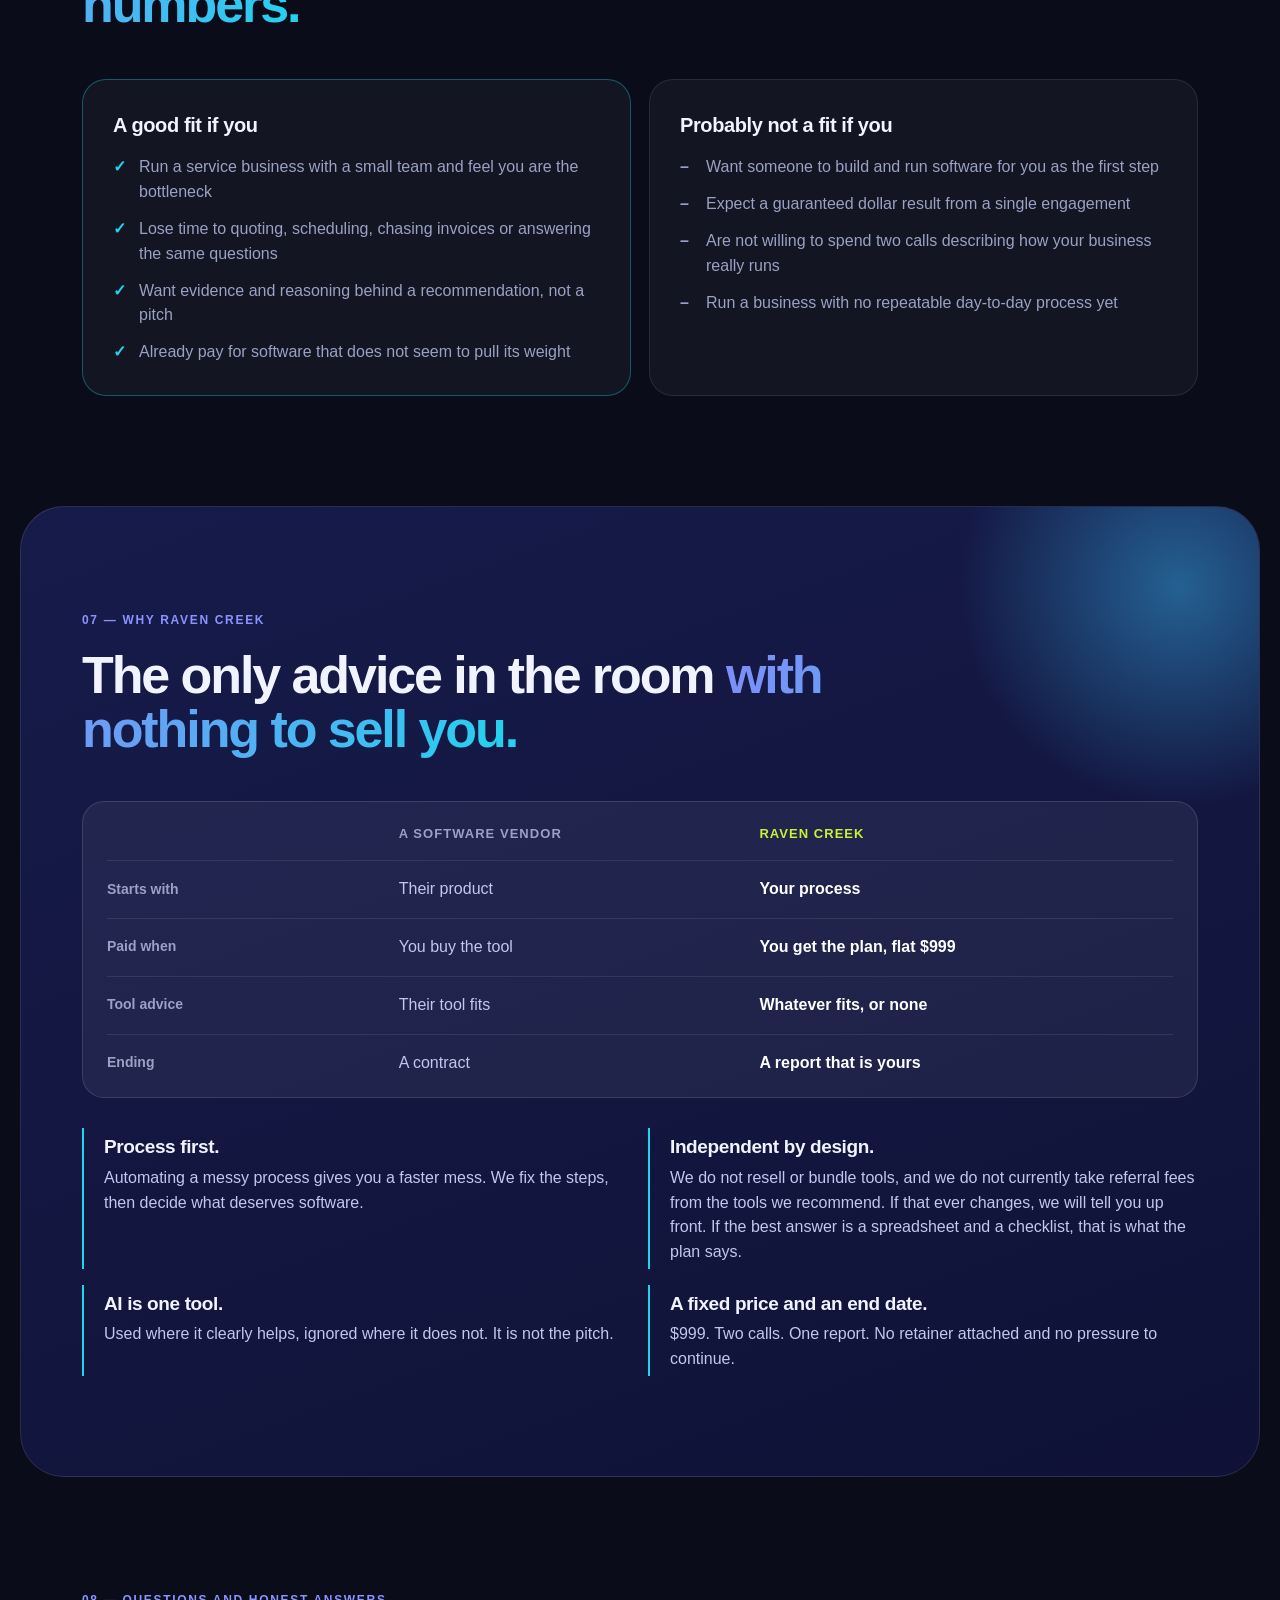
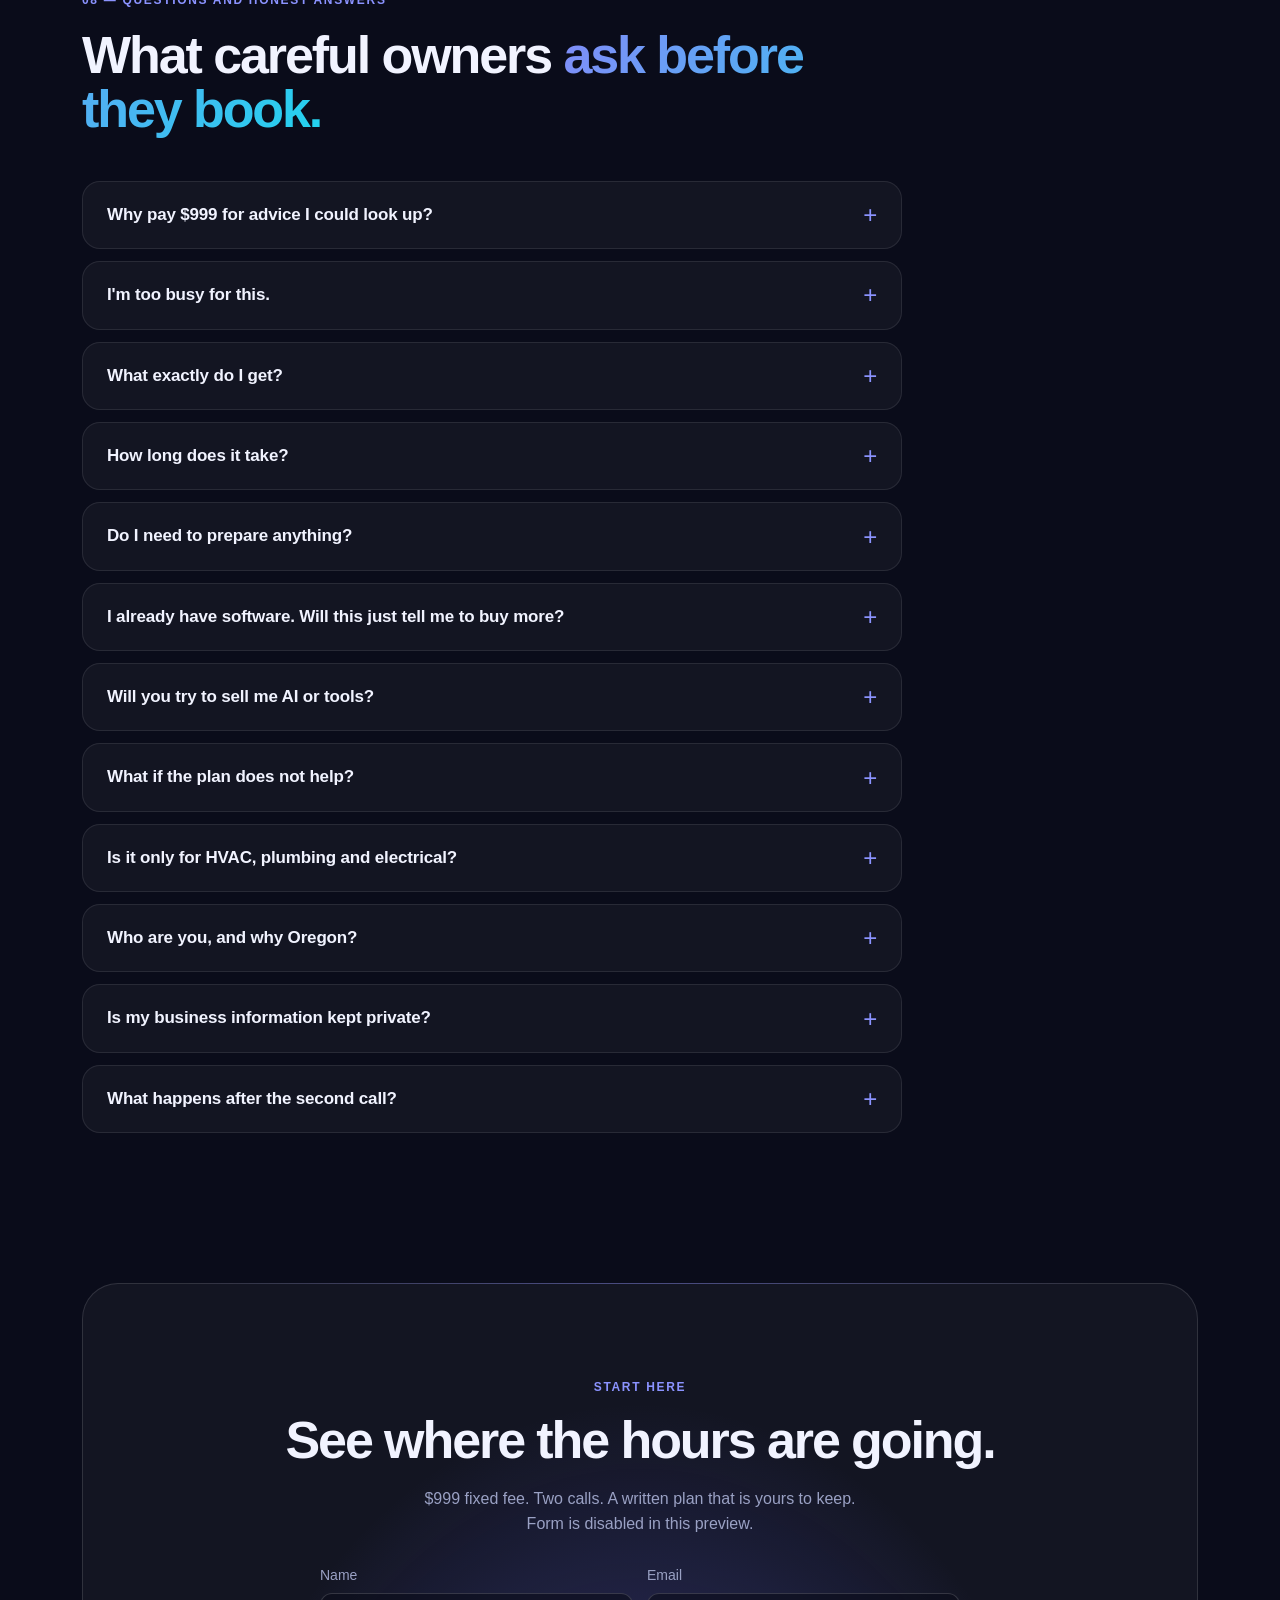
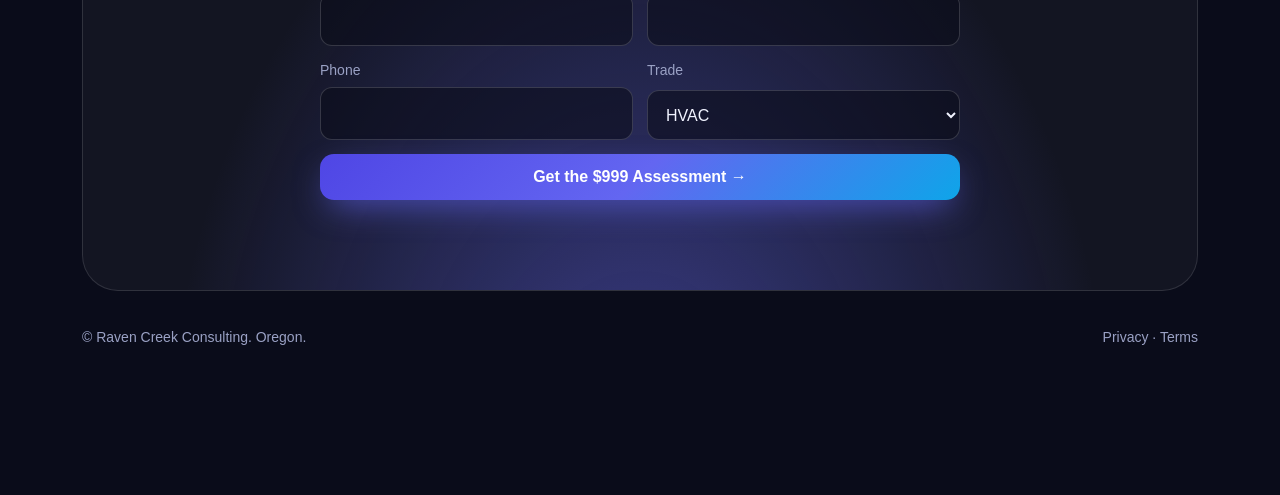
==== commit 39dbb01d: "Update index.html" ====
--- a/index.html
+++ b/index.html
@@ -67,9 +67,9 @@
 <h2>Two calls. <em>One written plan.</em></h2>
 <div class=tl>
 <div><span class=dot>1</span><div><h3>Book and answer a short intake</h3><p>A few questions about your trade, team size and the parts of the week that feel heavy. This lets us arrive prepared instead of spending call time on basics.</p></div></div>
-<div><span class=dot>2</span><div><h3>Call one: a walk through your typical week</h3><p>By phone or video. You describe how calls, quotes, scheduling, invoicing and follow-up actually happen. We ask the questions an outsider would ask. <i class=ph>[CONFIRM: call length]</i></p></div></div>
-<div><span class=dot>3</span><div><h3>We write it up</h3><p>We map the process, find the friction, and rank the fixes. <i class=ph>[CONFIRM: turnaround, from call one to report]</i></p></div></div>
-<div><span class=dot>4</span><div><h3>Call two: we go through the report together</h3><p>We walk you through every recommendation, answer questions, and agree what you will do first. Then the plan is yours.</p></div></div>
+<div><span class=dot>2</span><div><h3>Call one: a walk through your typical week</h3><p>By phone or video. You describe how calls, quotes, scheduling, invoicing and follow-up actually happen. We ask the questions an outsider would ask. About 15 minutes, plus a short intake form and any extra notes you want to add.</p></div></div>
+<div><span class=dot>3</span><div><h3>We write it up</h3><p>We map the process, find the friction, and rank the fixes. The finished report generally arrives 3 to 4 business days after you buy.</p></div></div>
+<div><span class=dot>4</span><div><h3>Call two: we go through the report together</h3><p>About 45 minutes. We go over the results, the ways you can save time and streamline how things run, and agree what you will do first. Then the plan is yours.</p></div></div>
 </div>
 <p class=note>Preparation: nothing formal. Having a recent quote, an invoice and your schedule in front of you helps, but it is not required. <i class=ph>[CONFIRM]</i></p>
 </div></section>
@@ -100,26 +100,26 @@
 </div>
 <div class=reasons>
 <div><b>Process first.</b><p>Automating a messy process gives you a faster mess. We fix the steps, then decide what deserves software.</p></div>
-<div><b>Independent by design.</b><p>We do not resell, bundle or take referral fees on tools in the plan. If the best answer is a spreadsheet and a checklist, that is what the plan says. <i class=ph>[CONFIRM: no referral fees]</i></p></div>
+<div><b>Independent by design.</b><p>We do not resell or bundle tools, and we do not currently take referral fees from the tools we recommend. If that ever changes, we will tell you up front. If the best answer is a spreadsheet and a checklist, that is what the plan says.</p></div>
 <div><b>AI is one tool.</b><p>Used where it clearly helps, ignored where it does not. It is not the pitch.</p></div>
 <div><b>A fixed price and an end date.</b><p>$999. Two calls. One report. No retainer attached and no pressure to continue.</p></div>
 </div>
-<p class=note>Founder name, background and credentials: <i class=ph>[CONFIRM: add or leave out]</i></p>
+
 </div></section>
 
 <section id=faq><div class=wrap><span class=mono>08 &mdash; Questions and honest answers</span>
 <h2>What careful owners <em>ask before they book.</em></h2>
 <div class=faq>
 <details><summary>Why pay $999 for advice I could look up?</summary><p>You can find general advice anywhere. What you cannot look up is which three things are costing your shop the most, in your order of operations, with your team and your customers. The report is specific to you and ranked, so you work on what pays first. Do a quick check on your own numbers: write down the hours a week you or your office spend on quoting, scheduling and chasing payment, and what an hour of that time is worth to you. If the plan recovers even a modest share of those hours, the fee is a small number against a recurring cost.</p></details>
-<details><summary>I'm too busy for this.</summary><p>That is usually the reason it is worth doing. The Assessment is two calls and a short intake, and we do the writing and analysis. You are not asked to run a project or learn a tool. <i class=ph>[CONFIRM: call lengths]</i></p></details>
+<details><summary>I'm too busy for this.</summary><p>That is usually the reason it is worth doing. The Assessment is a short intake, a call of about 15 minutes, and a review call of about 45 minutes. We do the writing and analysis. You are not asked to run a project or learn a tool.</p></details>
 <details><summary>What exactly do I get?</summary><p>A written process map, the biggest time drains identified, fixes ranked by time saved, independent tool recommendations if any are warranted, and a first-steps checklist. Then a second call to go through it together. See the section above for detail.</p></details>
-<details><summary>How long does it take?</summary><p>Two calls with a written report between them. <i class=ph>[CONFIRM: turnaround, for example X business days from call one]</i> We will give you the date when you book.</p></details>
+<details><summary>How long does it take?</summary><p>Two calls with a written report between them. The finished report generally arrives 3 to 4 business days after you buy. Call one runs about 15 minutes and call two about 45.</p></details>
 <details><summary>Do I need to prepare anything?</summary><p>No formal prep. Answer the short intake. If you have a recent quote, an invoice and a view of your weekly schedule, keep them nearby for call one. <i class=ph>[CONFIRM]</i></p></details>
 <details><summary>I already have software. Will this just tell me to buy more?</summary><p>Often the opposite. We start by looking at what you already pay for and whether it is being used for what it can do. Many problems are a setup or process issue, not a missing tool. If something should be dropped or replaced, the report says so plainly.</p></details>
 <details><summary>Will you try to sell me AI or tools?</summary><p>No. We do not resell software and the plan does not depend on us. AI is one option among many, recommended only when it solves a real problem in your process. If you later want help acting on the plan, you can ask. That is a separate decision, with no obligation. <i class=ph>[CONFIRM: wording of follow-on help]</i></p></details>
-<details><summary>What if the plan does not help?</summary><p>We cannot promise a particular result, and we will not pretend to. What we can promise is a specific, reasoned plan based on what you told us, and a second call to make sure it makes sense for your shop. <i class=ph>[CONFIRM: refund or satisfaction policy. Nothing is promised here until you decide.]</i></p></details>
+<details><summary>What if the plan does not help?</summary><p>We cannot promise a particular result, and we will not pretend to. What we can promise is a specific, reasoned plan based on what you told us, and a second call to make sure it makes sense for your shop.</p></details>
 <details><summary>Is it only for HVAC, plumbing and electrical?</summary><p>Those are the trades we know best, so the examples lean that way. The process problems are common across service businesses: roofing, landscaping, cleaning, paving and similar. If you are unsure, say what you do in the intake and we will tell you honestly whether we are a fit. <i class=ph>[CONFIRM: which trades to name]</i></p></details>
-<details><summary>Who are you, and why Oregon?</summary><p>Raven Creek Consulting is a small, independent consultancy based in Oregon. We work remotely by phone and video, so location does not matter to you. <i class=ph>[CONFIRM: founder name, short bio, contact details]</i></p></details>
+<details><summary>Who are you, and why Oregon?</summary><p>Raven Creek Consulting is a small, independent consultancy based in Oregon. We work remotely by phone and video, so location does not matter to you. Contact details coming soon.</p></details>
 <details><summary>Is my business information kept private?</summary><p>What you share is used only to prepare your report. We do not sell or share it. <i class=ph>[CONFIRM: confidentiality wording, and add Privacy and Terms before launch]</i></p></details>
 <details><summary>What happens after the second call?</summary><p>You have the plan. Do it yourself, hand it to someone on your team, or ask us for help. All three are fine.</p></details>
 </div></div></section>
--- a/styles.css
+++ b/styles.css
@@ -76,3 +76,48 @@
 @media(max-width:820px){.form{grid-template-columns:1fr}}
 @media(prefers-reduced-motion:reduce){html{scroll-behavior:auto}}
 nav .l a:not(.btn){color:var(--mut);text-decoration:none}nav .l a:not(.btn):hover{color:var(--ink)}.btn,.btn:hover{text-decoration:none}
+.lead{color:var(--mut);font-size:19px;max-width:640px;margin-top:20px}
+.note{color:var(--mut);font-size:14px;margin-top:28px;max-width:640px}
+.ph{font-style:normal;font-size:.85em;font-weight:600;color:var(--lime);background:rgba(198,244,50,.1);border:1px dashed rgba(198,244,50,.5);border-radius:6px;padding:1px 6px;white-space:normal}
+.deliv{margin-top:48px;display:grid;grid-template-columns:repeat(2,1fr);gap:16px}
+.deliv>div{background:var(--card);border:1px solid var(--line);border-radius:22px;padding:26px;display:grid;grid-template-columns:40px 1fr;column-gap:16px}
+.deliv>div span{grid-row:1/3;width:36px;height:36px;border-radius:11px;display:grid;place-items:center;font-weight:700;font-size:14px;color:var(--ind);background:rgba(139,147,255,.14)}
+.deliv b{font-size:19px;letter-spacing:-.02em}.deliv p{color:var(--mut);font-size:16px;margin-top:4px}
+.tl{margin-top:48px;max-width:760px;position:relative}
+.tl>div{display:grid;grid-template-columns:44px 1fr;gap:18px;padding-bottom:30px;position:relative}
+.tl>div:not(:last-child)::before{content:"";position:absolute;left:21px;top:44px;bottom:2px;width:2px;background:var(--line)}
+.dot{width:44px;height:44px;border-radius:50%;display:grid;place-items:center;font-weight:700;background:linear-gradient(135deg,#4f46e5,#0ea5e9);color:#fff}
+.tl h3{font-size:22px;letter-spacing:-.025em;line-height:1.2;margin:8px 0 6px}.tl p{color:var(--mut);font-size:16px}
+.fit{margin-top:48px;display:grid;grid-template-columns:1fr 1fr;gap:18px}
+.fit>div{border:1px solid var(--line);border-radius:24px;padding:30px;background:var(--card)}
+.fit .yes{border-color:rgba(34,211,238,.35)}
+.fit h3{font-size:20px;letter-spacing:-.02em;margin-bottom:14px}
+.fit ul{list-style:none;padding:0;display:grid;gap:12px}
+.fit li{color:var(--mut);padding-left:26px;position:relative;font-size:16px}
+.fit li::before{position:absolute;left:0;font-weight:700}
+.fit .yes li::before{content:"\2713";color:var(--cy)}.fit .no li::before{content:"\2013";color:var(--mut)}
+.dark#why{padding:100px 0}
+.dark#why .wrap{position:relative}
+.cmp{margin-top:44px;background:rgba(255,255,255,.06);border:1px solid rgba(255,255,255,.12);border-radius:22px;padding:6px 24px}
+.cmprow{display:grid;grid-template-columns:.8fr 1fr 1.2fr;gap:16px;padding:16px 0;border-bottom:1px solid var(--line);font-size:16px;align-items:center}
+.cmprow:last-child{border:0}.cmprow b{font-size:14px;color:var(--mut);font-weight:600}
+.cmprow:first-child b{font-size:13px;letter-spacing:.08em;text-transform:uppercase}
+.cmprow span{color:#c1c7ee}.cmprow .us{color:#fff;font-weight:600}.cmprow b.us{color:var(--lime)}
+.reasons{margin-top:30px;display:grid;grid-template-columns:repeat(2,1fr);gap:16px}
+.reasons>div{border-left:2px solid var(--cy);padding:4px 0 4px 20px}
+.reasons b{font-size:19px;letter-spacing:-.02em}.reasons p{color:#c1c7ee;margin-top:4px}
+.faq{margin-top:44px;max-width:820px;display:grid;gap:12px}
+.faq details{background:var(--card);border:1px solid var(--line);border-radius:18px;padding:0 24px}
+.faq details[open]{border-color:rgba(139,147,255,.5);background:rgba(139,147,255,.07)}
+.faq summary{cursor:pointer;list-style:none;font-weight:600;font-size:17px;padding:20px 28px 20px 0;position:relative;letter-spacing:-.01em}
+.faq summary::-webkit-details-marker{display:none}
+.faq summary::after{content:"+";position:absolute;right:0;top:50%;transform:translateY(-50%);font-size:24px;color:var(--ind);font-weight:400}
+.faq details[open] summary::after{content:"\2212"}
+.faq details p{color:var(--mut);padding:0 0 22px;font-size:16px}
+#start{padding-top:40px}.final .sub{color:var(--mut);max-width:460px;margin:-10px auto 28px}
+@media(max-width:820px){
+.deliv,.fit,.reasons{grid-template-columns:1fr}.lead{font-size:17px}
+.deliv>div{padding:20px}.fit>div{padding:24px}
+.cmp{padding:4px 16px}.cmprow{grid-template-columns:1fr 1fr;gap:6px 12px;padding:14px 0}.cmprow>b:first-child{grid-column:1/-1}.cmprow:first-child>b:first-child{display:none}
+.dark#why{padding:60px 0}.faq details{padding:0 18px;border-radius:16px}.faq summary{font-size:16px}
+.tl h3{font-size:19px}}
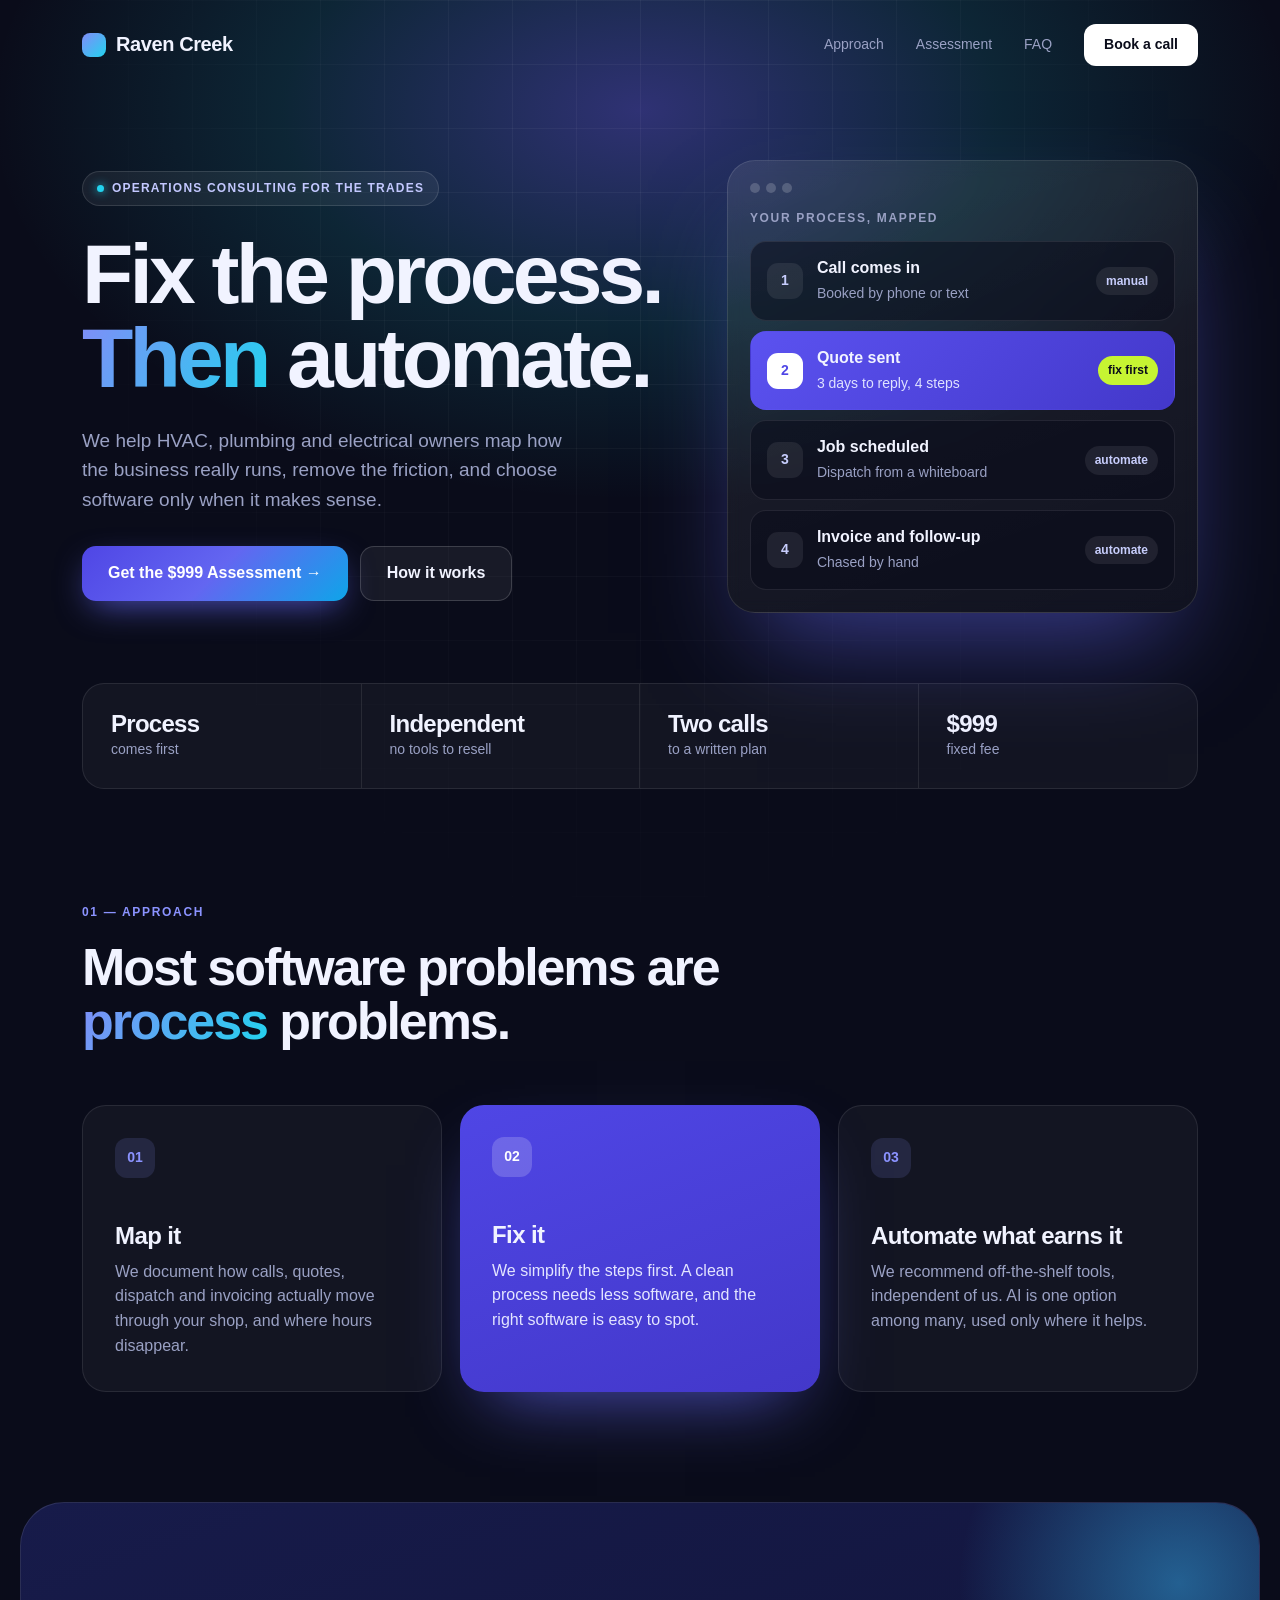
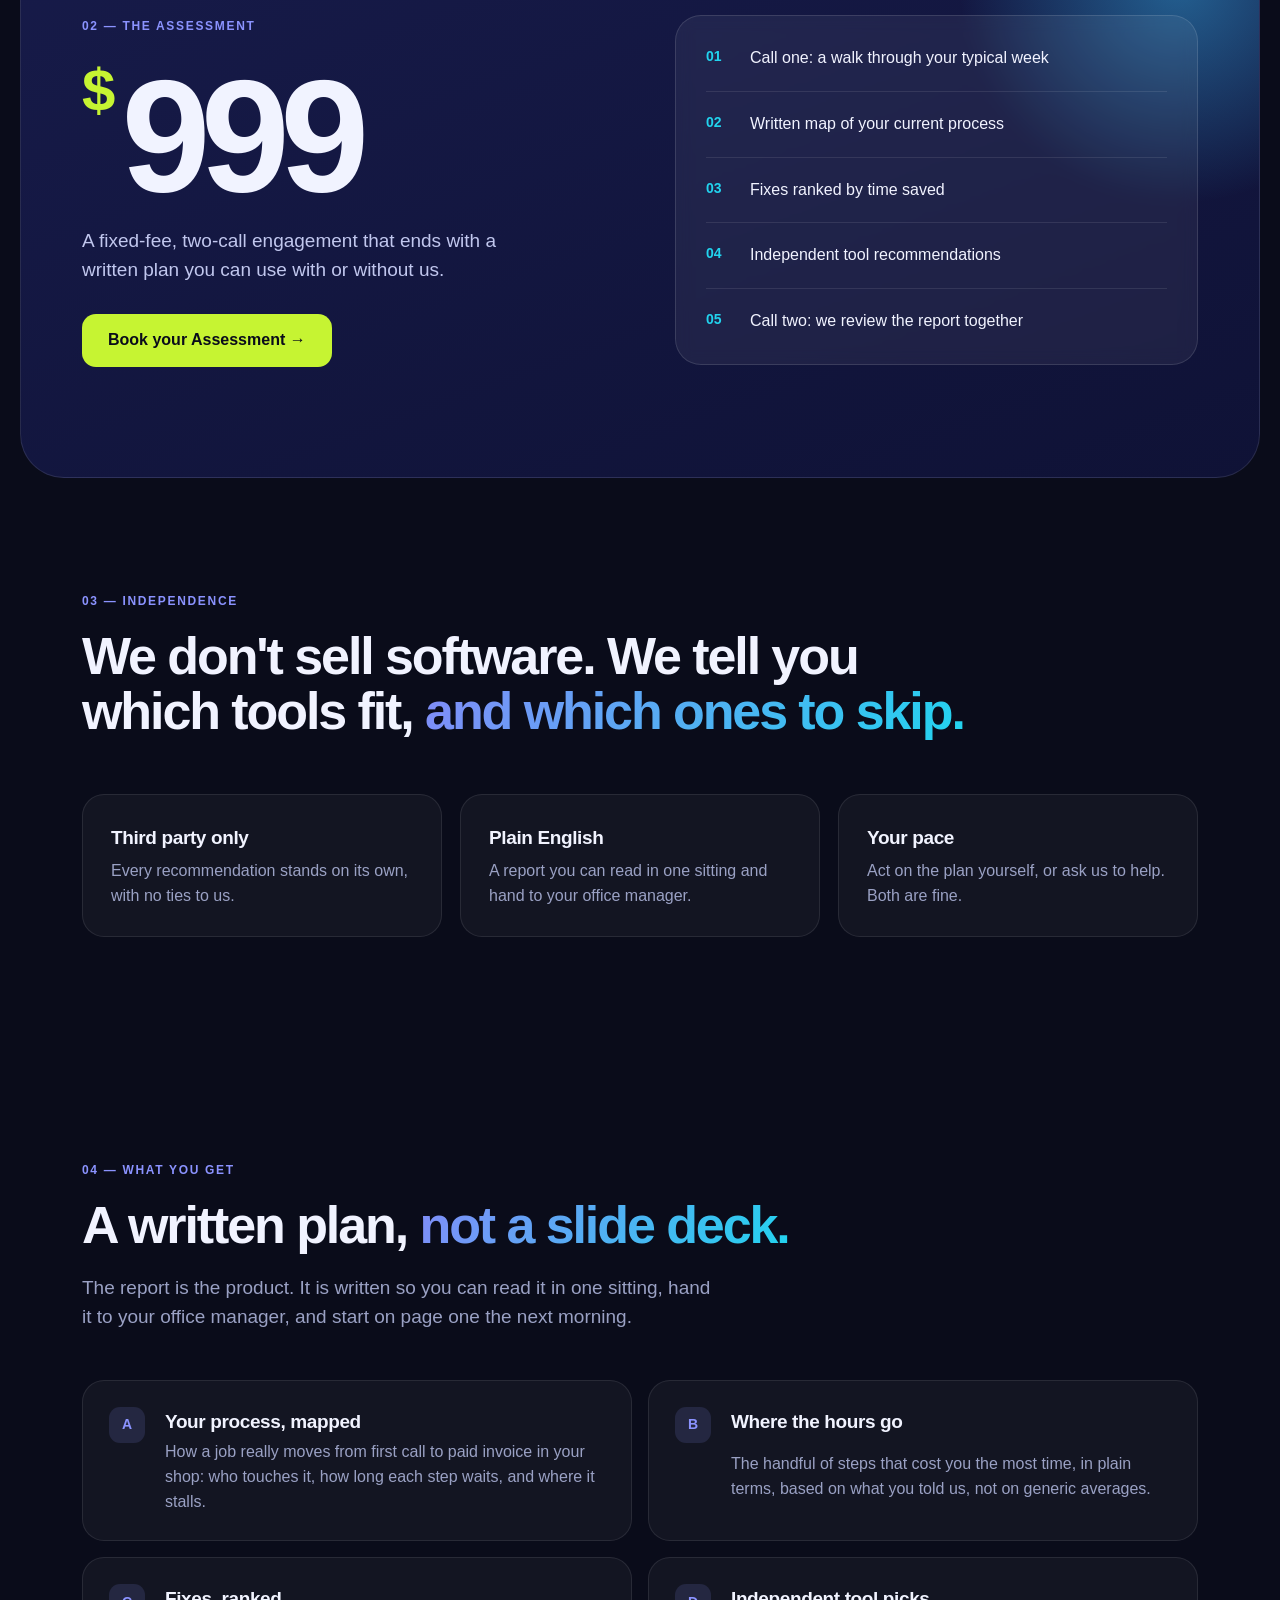
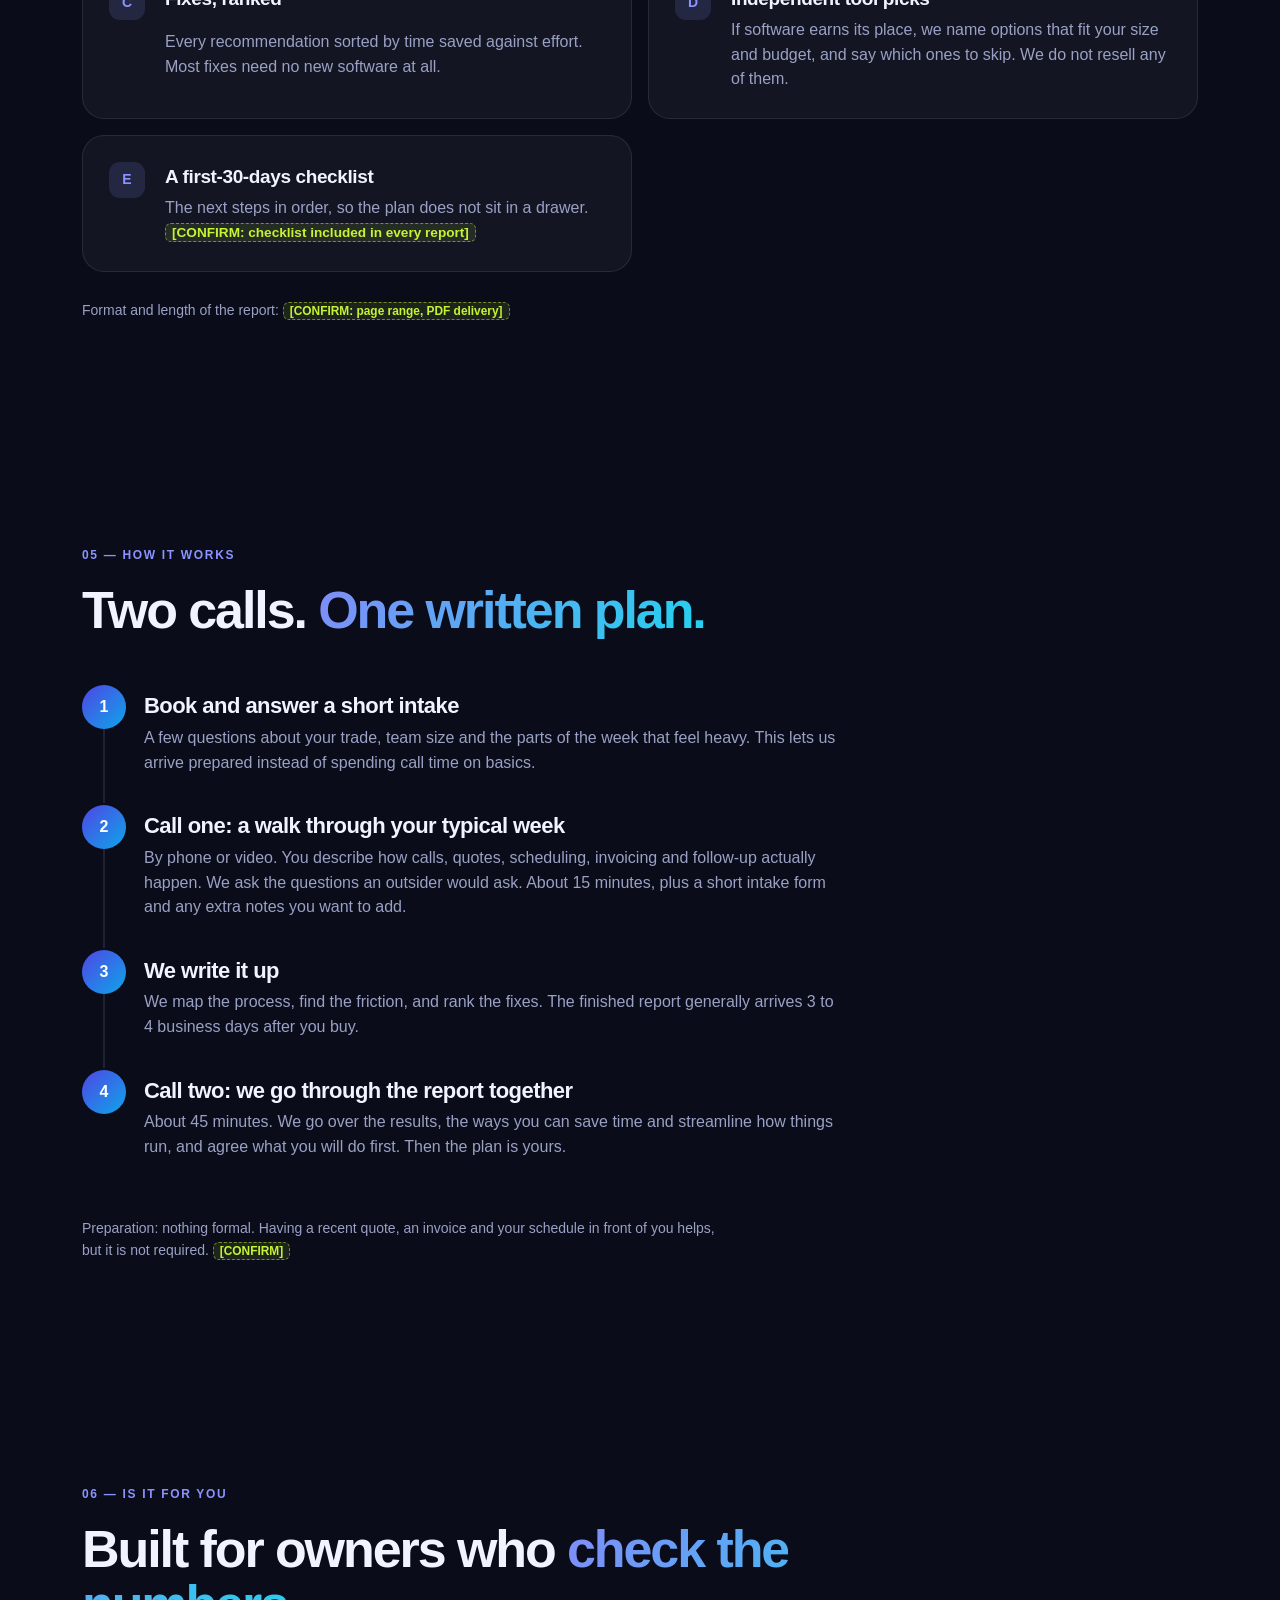
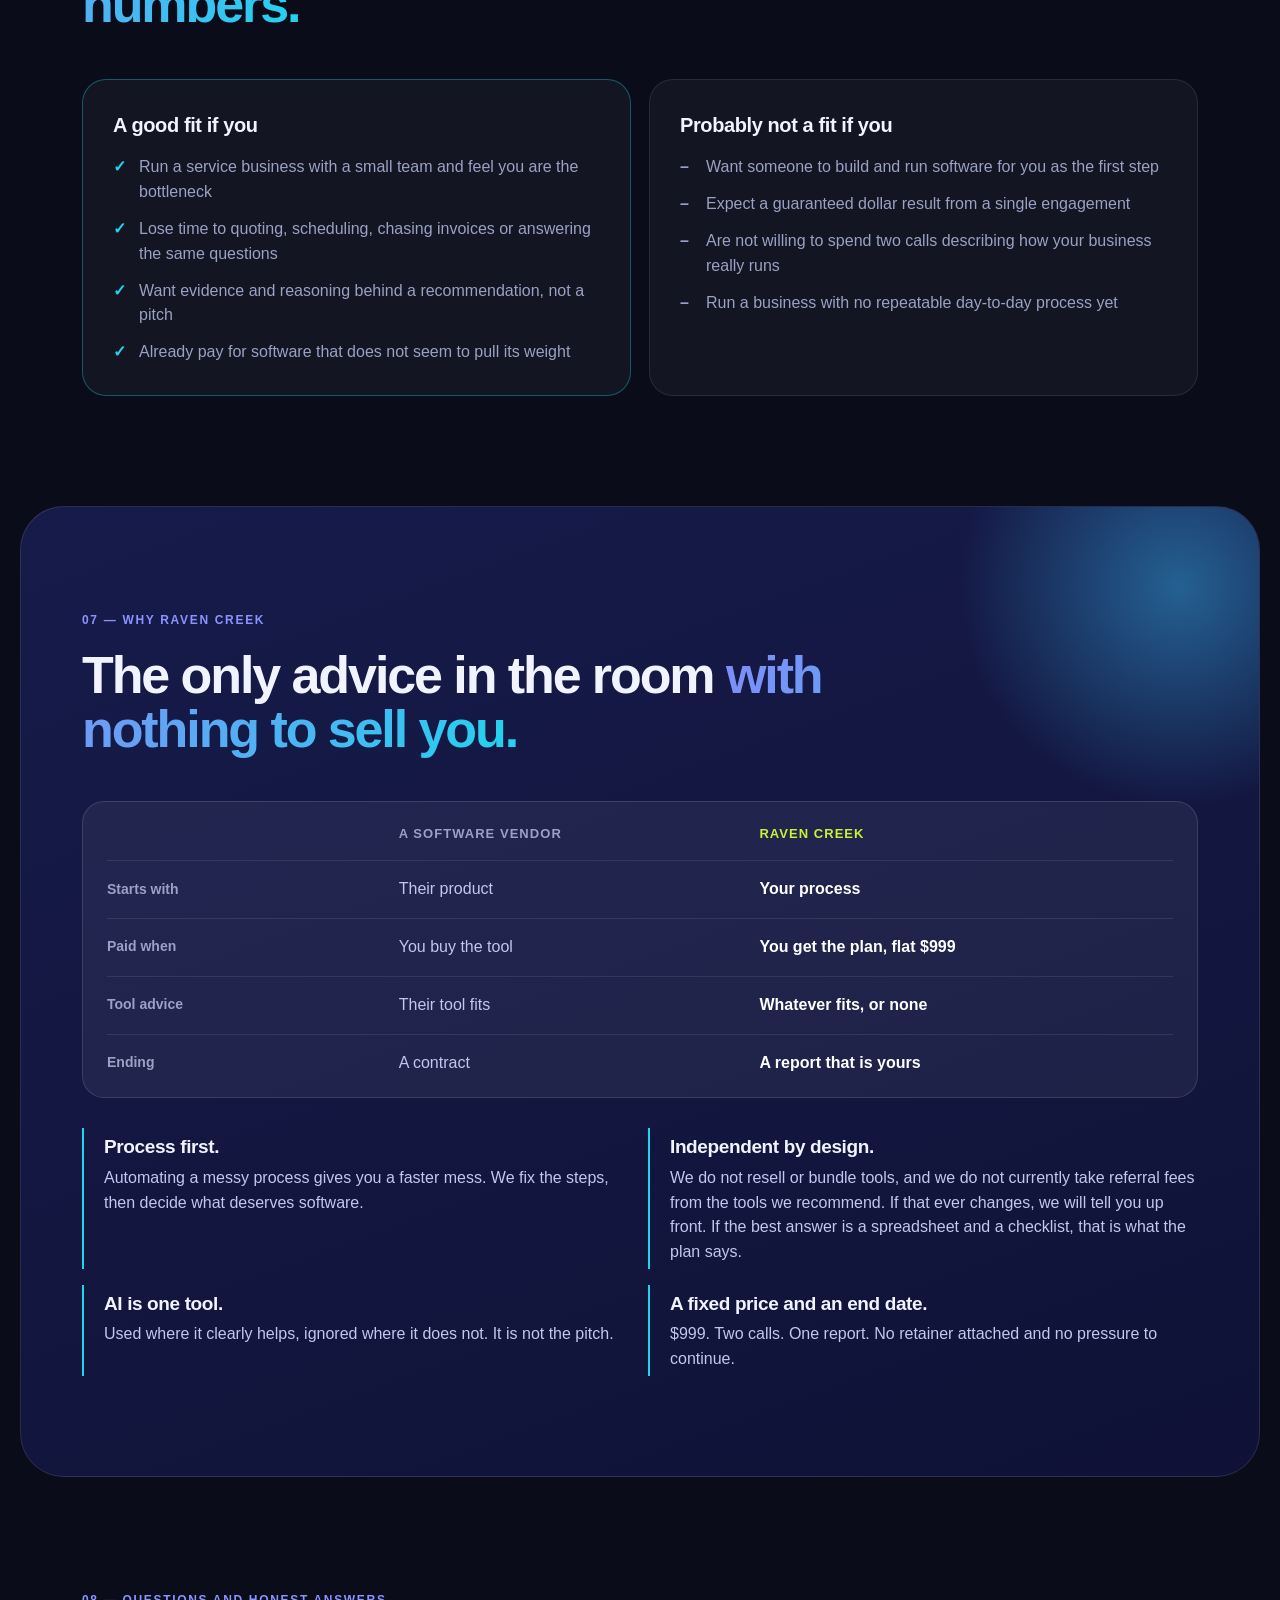
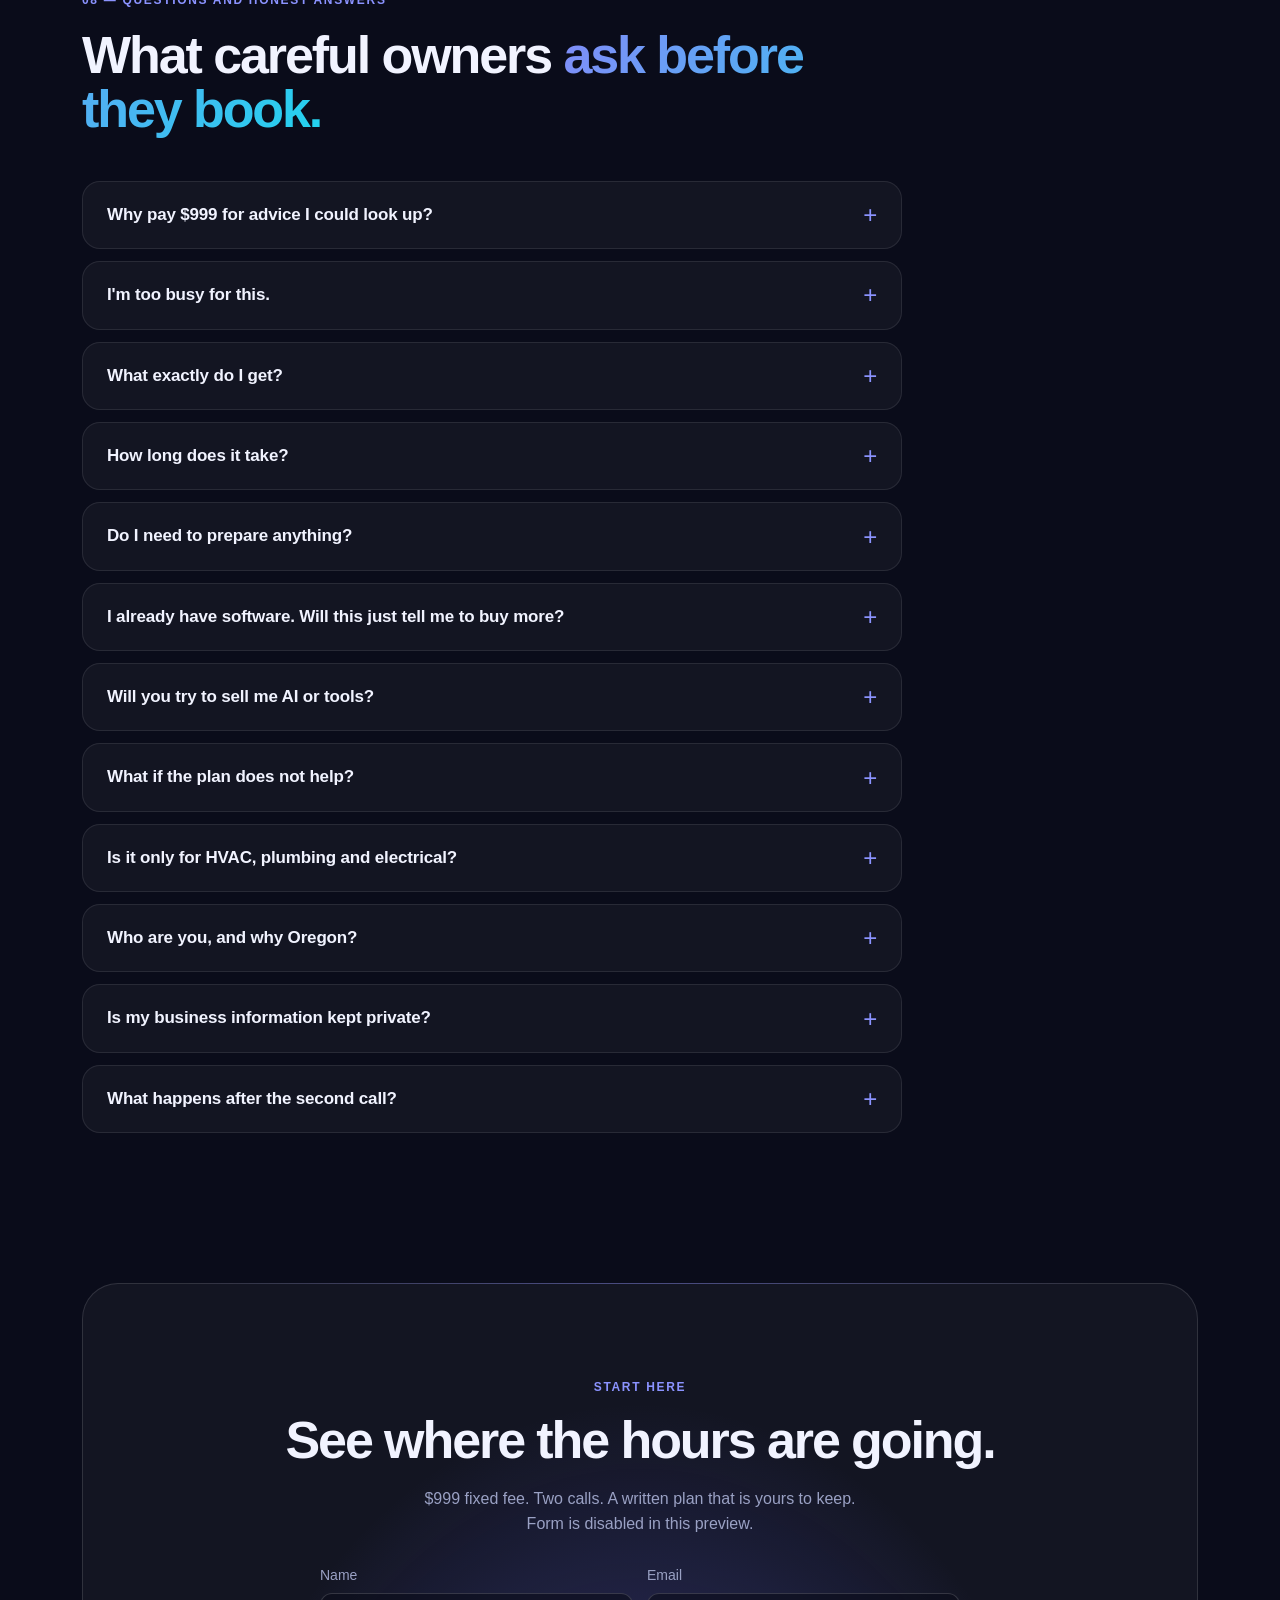
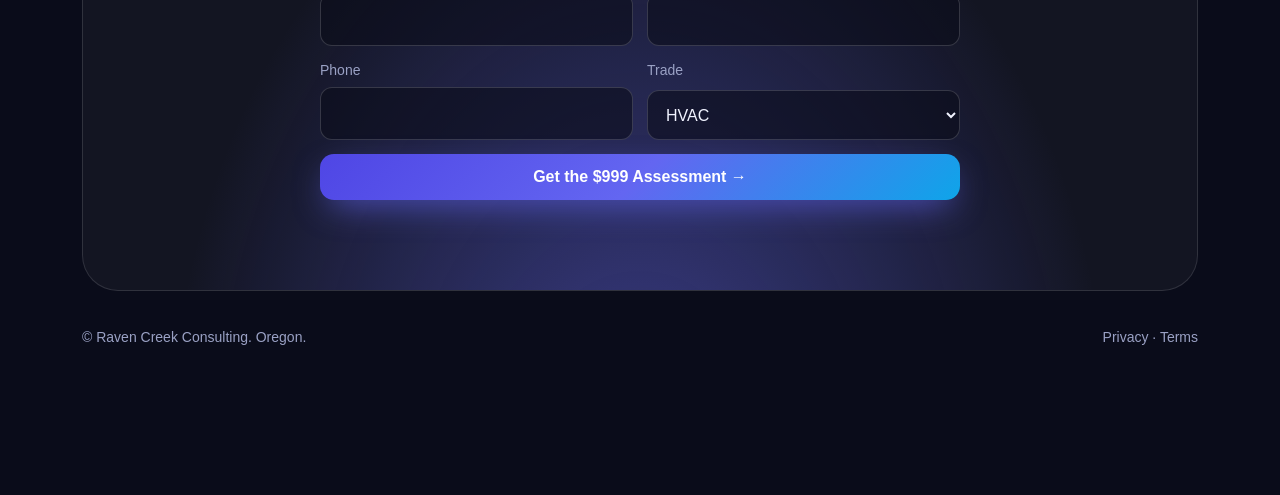
==== commit 3cd73ac7: "Update index.html" ====
--- a/index.html
+++ b/index.html
@@ -57,7 +57,7 @@
 <div><span>A</span><b>Your process, mapped</b><p>How a job really moves from first call to paid invoice in your shop: who touches it, how long each step waits, and where it stalls.</p></div>
 <div><span>B</span><b>Where the hours go</b><p>The handful of steps that cost you the most time, in plain terms, based on what you told us, not on generic averages.</p></div>
 <div><span>C</span><b>Fixes, ranked</b><p>Every recommendation sorted by time saved against effort. Most fixes need no new software at all.</p></div>
-<div><span>D</span><b>Independent tool picks</b><p>If software earns its place, we name options that fit your size and budget, and say which ones to skip. We earn nothing from any of them.</p></div>
+<div><span>D</span><b>Independent tool picks</b><p>If software earns its place, we name options that fit your size and budget, and say which ones to skip. We do not resell any of them.</p></div>
 <div><span>E</span><b>A first-30-days checklist</b><p>The next steps in order, so the plan does not sit in a drawer. <i class=ph>[CONFIRM: checklist included in every report]</i></p></div>
 </div>
 <p class=note>Format and length of the report: <i class=ph>[CONFIRM: page range, PDF delivery]</i></p>
